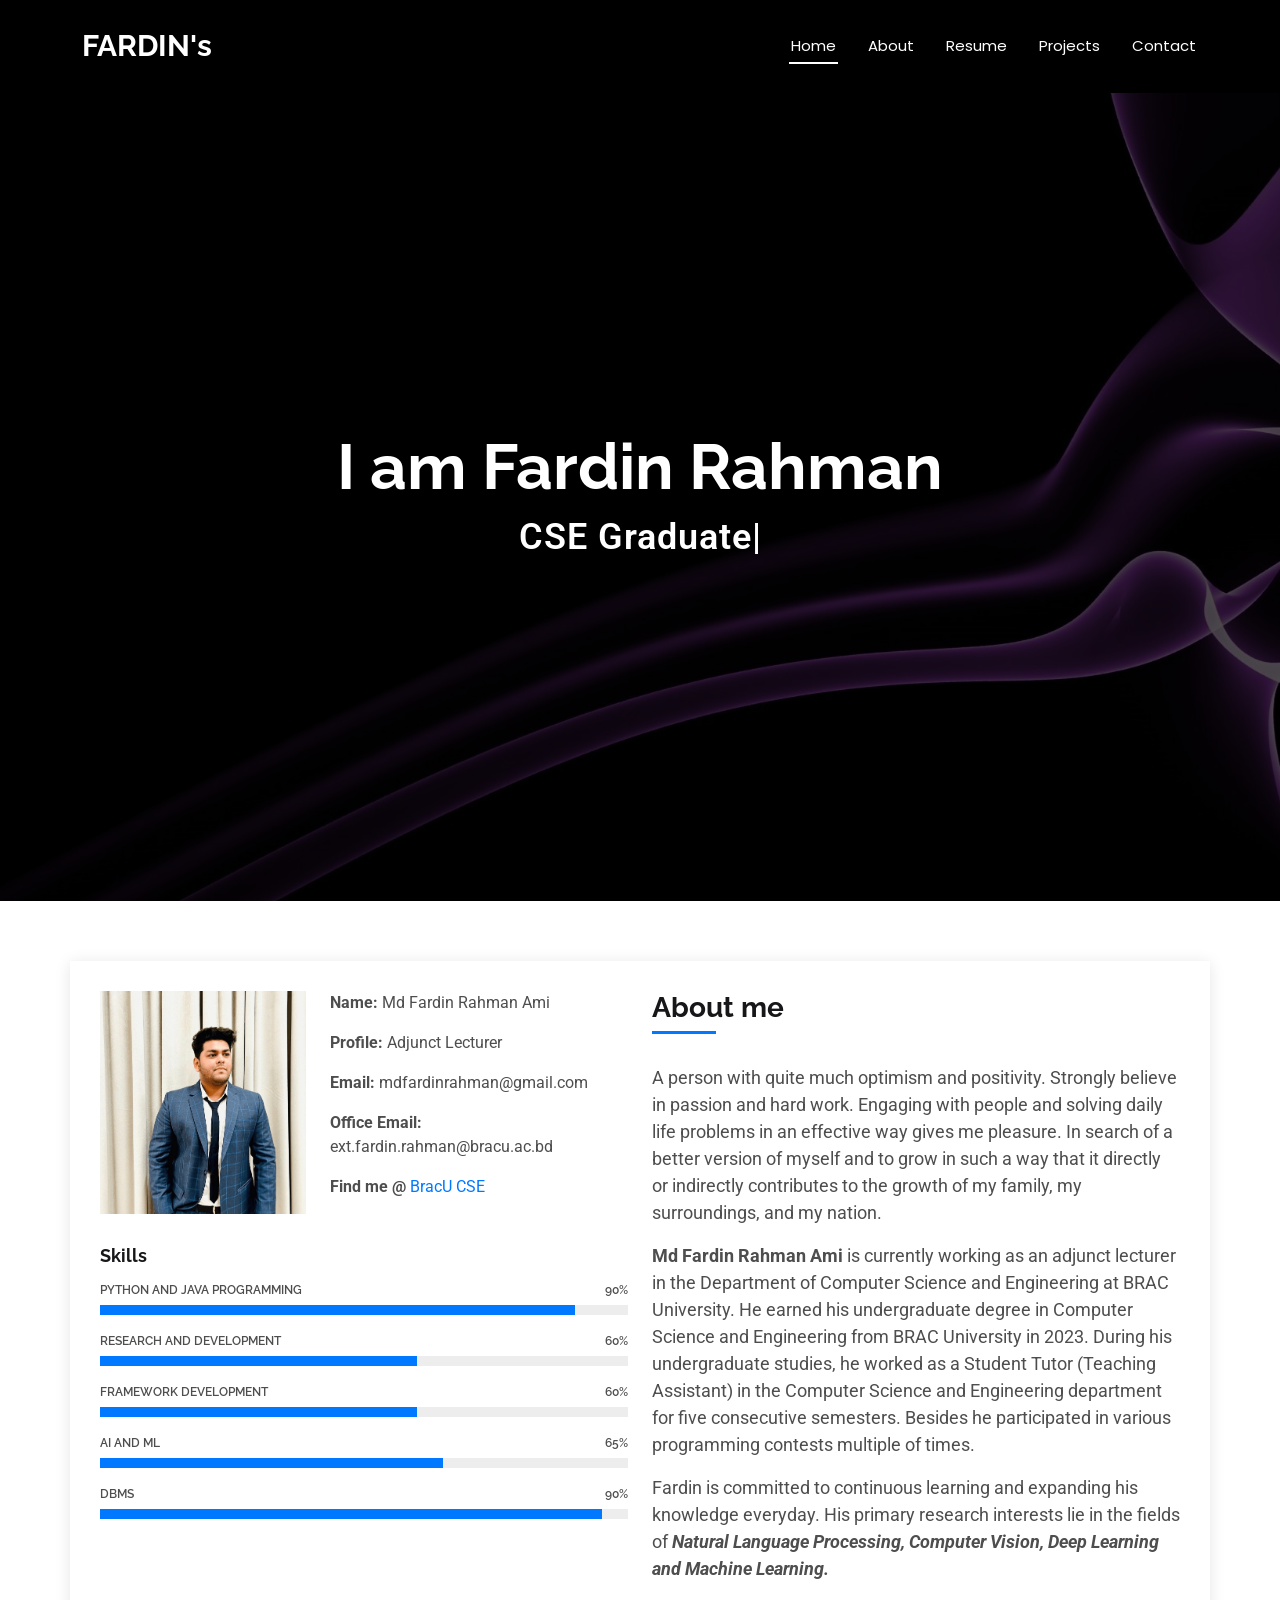
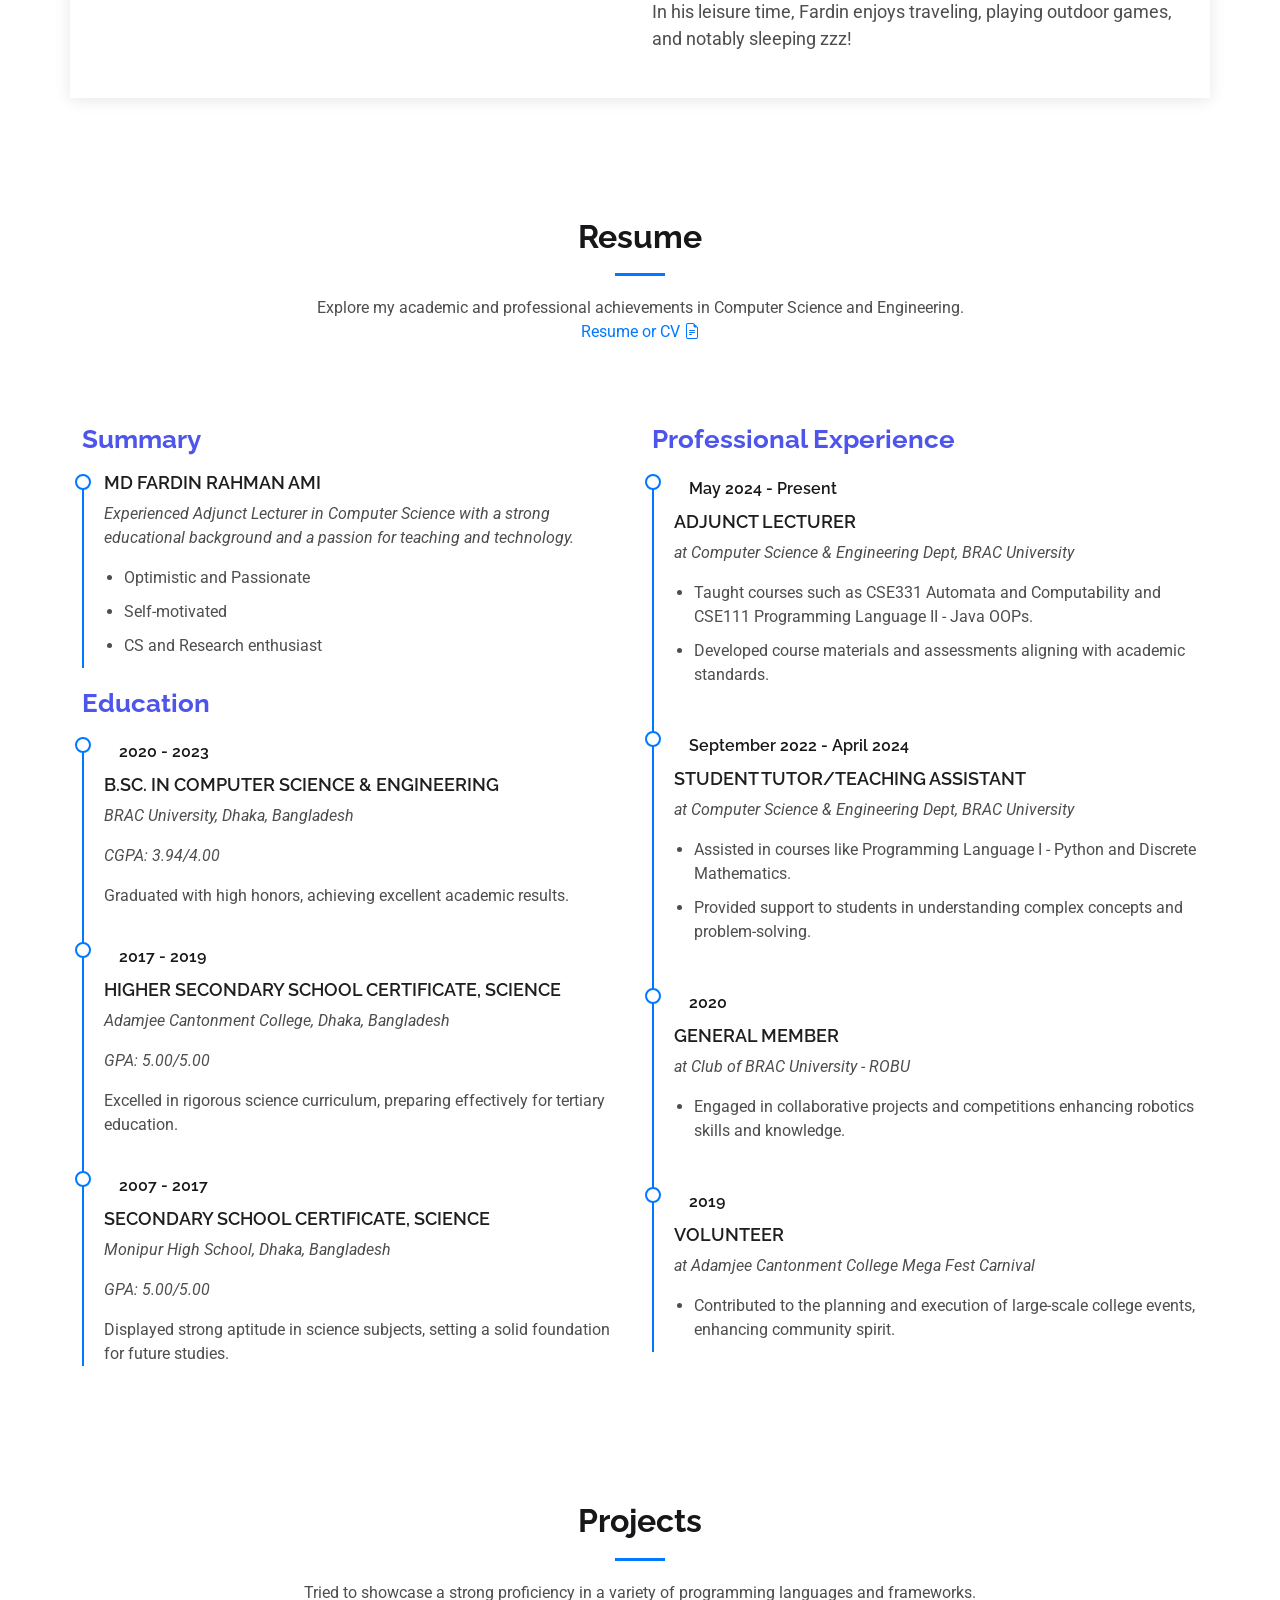
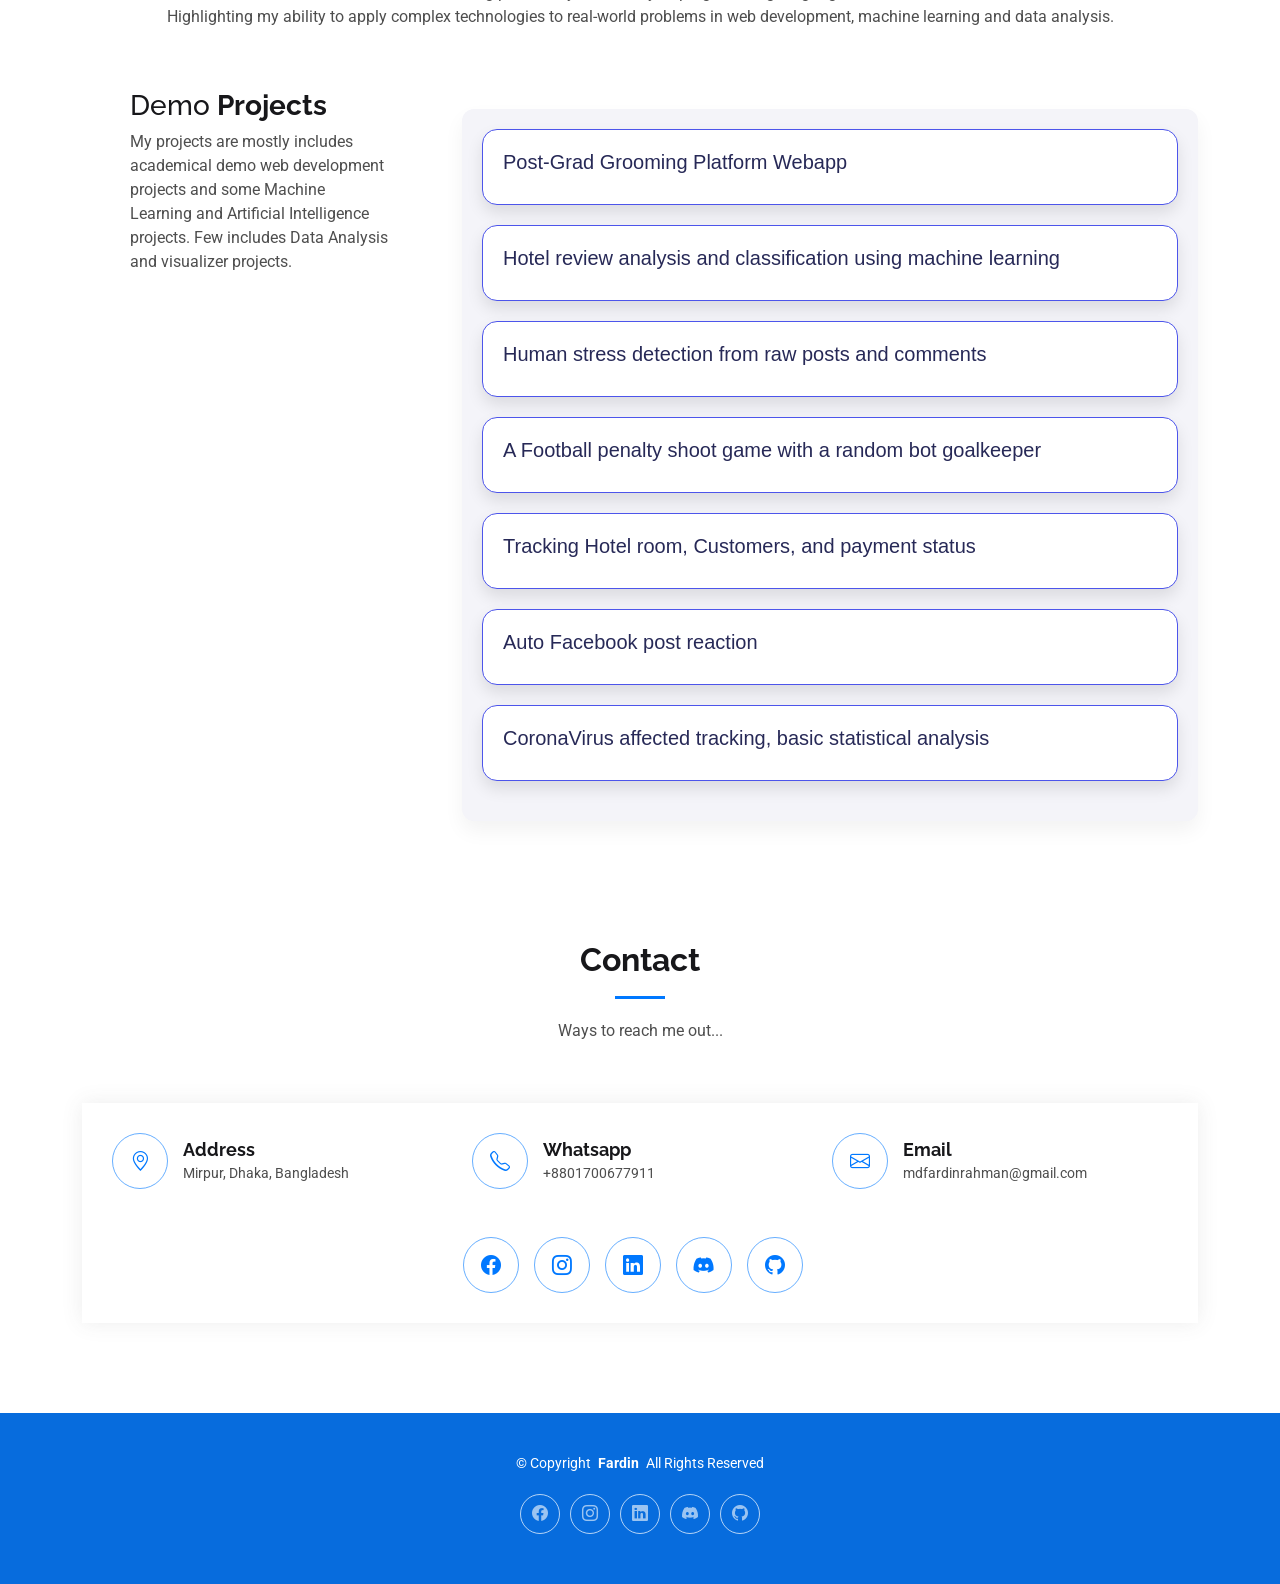
==== index.html @ 89fcfcbc "git" ====
<!DOCTYPE html>
<html lang="en">

<head>
  <meta charset="utf-8">
  <meta content="width=device-width, initial-scale=1.0" name="viewport">
  <title>Fardin's Portfolio</title>
  <meta content="" name="description">
  <meta content="" name="keywords">
  <script>
    document.querySelectorAll('.project-item').forEach(item => {
      item.addEventListener('click', () => {
        const languages = item.querySelector('.project-languages');
        languages.style.display = languages.style.display === 'none' ? 'block' : 'none';
      });
    });
  </script>
  
  <!-- Favicons -->
  <link href="assets/img/favicon.png" rel="icon">
  <link href="assets/img/apple-touch-icon.png" rel="apple-touch-icon">

  <!-- Fonts -->
  <link href="https://fonts.googleapis.com" rel="preconnect">
  <link href="https://fonts.gstatic.com" rel="preconnect" crossorigin>
  <link href="https://fonts.googleapis.com/css2?family=Roboto:ital,wght@0,100;0,300;0,400;0,500;0,700;0,900;1,100;1,300;1,400;1,500;1,700;1,900&family=Poppins:ital,wght@0,100;0,200;0,300;0,400;0,500;0,600;0,700;0,800;0,900;1,100;1,200;1,300;1,400;1,500;1,600;1,700;1,800;1,900&family=Raleway:ital,wght@0,100;0,200;0,300;0,400;0,500;0,600;0,700;0,800;0,900;1,100;1,200;1,300;1,400;1,500;1,600;1,700;1,800;1,900&display=swap" rel="stylesheet">

  <!-- Vendor CSS Files -->
  <link href="assets/vendor/bootstrap/css/bootstrap.min.css" rel="stylesheet">
  <link href="assets/vendor/bootstrap-icons/bootstrap-icons.css" rel="stylesheet">
  <link href="assets/vendor/aos/aos.css" rel="stylesheet">
  <link href="assets/vendor/glightbox/css/glightbox.min.css" rel="stylesheet">
  <link href="assets/vendor/swiper/swiper-bundle.min.css" rel="stylesheet">

  <!-- Main CSS File -->
  <link href="assets/css/main.css" rel="stylesheet">

  <!-- =======================================================
  * Template Name: DevFolio
  * Template URL: https://bootstrapmade.com/devfolio-bootstrap-portfolio-html-template/
  * Updated: Jun 14 2024 with Bootstrap v5.3.3
  * Author: BootstrapMade.com
  * License: https://bootstrapmade.com/license/
  ======================================================== -->
</head>

<body class="index-page">

  <header id="header" class="header d-flex align-items-center sticky-top">
    <div class="container-fluid container-xl position-relative d-flex align-items-center justify-content-between">

      <a href="index.html" class="logo d-flex align-items-center">
        <!-- Uncomment the line below if you also wish to use an image logo -->
        <!-- <img src="assets/img/logo.png" alt=""> -->
        <h1 class="sitename">FARDIN's</h1>
      </a>

      <nav id="navmenu" class="navmenu">
        <ul>
          <li><a href="#hero" class="active">Home<br></a></li>
          <li><a href="#about">About</a></li>
          <li><a href="#resume">Resume</a></li>
          <li><a href="#projects">Projects</a></li>
          <!-- <li class="dropdown"><a href="#"><span>Dropdown</span> <i class="bi bi-chevron-down toggle-dropdown"></i></a>
            <ul>
              <li><a href="#">Dropdown 1</a></li>
              <li class="dropdown"><a href="#"><span>Deep Dropdown</span> <i class="bi bi-chevron-down toggle-dropdown"></i></a>
                <ul>
                  <li><a href="#">Deep Dropdown 1</a></li>
                  <li><a href="#">Deep Dropdown 2</a></li>
                  <li><a href="#">Deep Dropdown 3</a></li>
                  <li><a href="#">Deep Dropdown 4</a></li>
                  <li><a href="#">Deep Dropdown 5</a></li>
                </ul>
              </li>
              <li><a href="#">Dropdown 2</a></li>
              <li><a href="#">Dropdown 3</a></li>
              <li><a href="#">Dropdown 4</a></li>
            </ul>
          </li> -->
          <li><a href="#contact">Contact</a></li>
        </ul>
        <i class="mobile-nav-toggle d-xl-none bi bi-list"></i>
      </nav>

    </div>
  </header>

  <main class="main">

    <!-- Hero Section -->
    <section id="hero" class="hero section">

      <img src="assets/img/hero-img.jpg" alt="" data-aos="fade-in">

      <div class="container d-flex flex-column align-items-center justify-content-center text-center" data-aos="fade-up" data-aos-delay="100">
        <h2>I am Fardin Rahman</h2>
        <p><span class="typed" data-typed-items="CSE Graduate, Lecturer, Ai Enthusiast, Fun Guy"></span></p>
      </div>

    </section><!-- /Hero Section -->

    <!-- About Section -->
    <section id="about" class="about section">

      <div class="container" data-aos="fade-up" data-aos-delay="100">

        <div class="row gy-4">
          <div class="col-md-6">

            <div class="row justify-content-between gy-4">
              <div class="col-lg-5">
                <img src="assets/img/profile-img.jpg" class="img-fluid" alt="">
              </div>
              <div class="col-lg-7 about-info">
                <p><strong>Name: </strong> <span>Md Fardin Rahman Ami</span></p>
                <p><strong>Profile: </strong> <span>Adjunct Lecturer</span></p>
                <p><strong>Email: </strong> <span>mdfardinrahman@gmail.com</span></p>
                <p><strong>Office Email: </strong> <span>ext.fardin.rahman@bracu.ac.bd</span></p>
                <p><strong>Find me @</strong> <a href="https://cse.sds.bracu.ac.bd/faculty_profile/317/mr_md_fardin_rahman_ami#Biography">BracU CSE</a></p>

              </div>

            </div>

            <div class="skills-content skills-animation">

              <h5>Skills</h5>

              <div class="progress">
                <span class="skill"><span>Python and Java programming</span> <i class="val">90%</i></span>
                <div class="progress-bar-wrap">
                  <div class="progress-bar" role="progressbar" aria-valuenow="90" aria-valuemin="0" aria-valuemax="100"></div>
                </div>
              </div><!-- End Skills Item -->
              <div class="progress">
                <span class="skill"><span>research and development</span> <i class="val">60%</i></span>
                <div class="progress-bar-wrap">
                  <div class="progress-bar" role="progressbar" aria-valuenow="60" aria-valuemin="0" aria-valuemax="100"></div>
                </div>
              </div><!-- End Skills Item -->
              <div class="progress">
                <span class="skill"><span>Framework development</span> <i class="val">60%</i></span>
                <div class="progress-bar-wrap">
                  <div class="progress-bar" role="progressbar" aria-valuenow="60" aria-valuemin="0" aria-valuemax="100"></div>
                </div>
              </div><!-- End Skills Item -->

              <div class="progress">
                <span class="skill"><span>Ai and ML</span> <i class="val">65%</i></span>
                <div class="progress-bar-wrap">
                  <div class="progress-bar" role="progressbar" aria-valuenow="65" aria-valuemin="0" aria-valuemax="100"></div>
                </div>
              </div><!-- End Skills Item -->

              <div class="progress">
                <span class="skill"><span>DBMS</span> <i class="val">90%</i></span>
                <div class="progress-bar-wrap">
                  <div class="progress-bar" role="progressbar" aria-valuenow="95" aria-valuemin="0" aria-valuemax="100"></div>
                </div>
              </div><!-- End Skills Item -->


            </div>

          </div>
          <div class="col-md-6">
            <div class="about-me">
              <h4>About me</h4>
              <p>
                
              A person with quite much optimism and positivity. Strongly believe in passion and hard work. Engaging with people and solving daily life problems in an effective way gives me pleasure. 
              In search of a better version of myself and to grow in such a way that it directly or indirectly contributes to the growth of my family, my surroundings, and my nation.
              </p>
              <p>
                <b>Md Fardin Rahman Ami</b> is currently working as an adjunct lecturer in the Department of Computer Science and Engineering at BRAC University. He earned his undergraduate degree in Computer Science and Engineering from BRAC University in 2023. During his undergraduate studies, he worked as a Student Tutor (Teaching Assistant) in the Computer Science and Engineering department for five consecutive semesters. Besides he participated in various programming contests multiple of times.

 
              </p>
              <p>
              Fardin is committed to continuous learning and expanding his knowledge everyday. 
              His primary research interests lie in the fields of <b><i>Natural Language Processing, Computer Vision, 
                Deep Learning and Machine Learning.</i></b>

              </p>
              <p>
                In his leisure time, Fardin enjoys traveling, playing outdoor games, and notably sleeping zzz! 
              </p>
            </div>
          </div>
        </div>

      </div>

    </section><!-- /About Section -->

<!-- Resume Section -->
<section id="resume" class="resume section">

  <!-- Section Title -->
  <div class="container section-title" data-aos="fade-up">
    <h2>Resume</h2>
    <p>Explore my academic and professional achievements in Computer Science and Engineering.<br>
      <p>
        <a href="https://drive.google.com/file/d/1LPlHyYGuOtXjX6VnqHSGU2esNCPsRHO8/view" target="_blank">
          Resume or CV <i class="bi bi-file-earmark-text"></i>
        </a>
      </p>
      
  </div><!-- End Section Title -->

  <div class="container">

    <div class="row">

      <div class="col-lg-6" data-aos="fade-up" data-aos-delay="100">
        <h3 class="resume-title" style="color: #4d55eb;">Summary</h3>
        <div class="resume-item pb-0">
          <h4 style="color: #1f1d1d;">Md Fardin Rahman Ami</h4>
          <p><em>Experienced Adjunct Lecturer in Computer Science with a strong educational background and a passion for teaching and technology.</em></p>
          <ul>
            <li>Optimistic and Passionate</li>
            <li>Self-motivated</li>
            <li>CS and Research enthusiast</li>
          </ul>
        </div><!-- End Resume Item -->

        <h3 class="resume-title" style="color: #4d55eb;">Education</h3>
        <!-- B.Sc. in Computer Science & Engineering -->
        <div class="resume-item">
          <h5>2020 - 2023</h5>
          <h4 style="color: #1f1d1d;">B.Sc. in Computer Science & Engineering</h4>
          <p><em>BRAC University, Dhaka, Bangladesh</em></p>
          <p><em>CGPA: 3.94/4.00</em></p>
          <p>Graduated with high honors, achieving excellent academic results.</p>
        </div><!-- End Resume Item -->

        <!-- Higher Secondary School Certificate, Science -->
        <div class="resume-item">
          <h5>2017 - 2019</h5>
          <h4 style="color: #1f1d1d;">Higher Secondary School Certificate, Science</h4>
          <p><em>Adamjee Cantonment College, Dhaka, Bangladesh</em></p>
          <p><em>GPA: 5.00/5.00</em></p>
          <p>Excelled in rigorous science curriculum, preparing effectively for tertiary education.</p>
        </div><!-- End Resume Item -->

        <!-- Secondary School Certificate, Science -->
        <div class="resume-item">
          <h5>2007 - 2017</h5>
          <h4 style="color: #1f1d1d;">Secondary School Certificate, Science</h4>
          <p><em>Monipur High School, Dhaka, Bangladesh</em></p>
          <p><em>GPA: 5.00/5.00</em></p>
          <p>Displayed strong aptitude in science subjects, setting a solid foundation for future studies.</p>
        </div><!-- End Resume Item -->

      </div>

      <div class="col-lg-6" data-aos="fade-up" data-aos-delay="200">
        <h3 class="resume-title" style="color: #4d55eb;">Professional Experience</h3>
        <!-- Adjunct Lecturer -->
        <div class="resume-item">
          <h5>May 2024 - Present</h5>
          <h4 style="color: #1f1d1d;">Adjunct Lecturer</h4>
          <p><em>at Computer Science & Engineering Dept, BRAC University</em></p>
          <ul>
            <li>Taught courses such as CSE331 Automata and Computability and CSE111 Programming Language II - Java OOPs.</li>
            <li>Developed course materials and assessments aligning with academic standards.</li>
          </ul>
        </div><!-- End Resume Item -->

        <!-- Student Tutor/Teaching Assistant -->
        <div class="resume-item">
          <h5>September 2022 - April 2024</h5>
          <h4 style="color: #1f1d1d;">Student Tutor/Teaching Assistant</h4>
          <p><em>at Computer Science & Engineering Dept, BRAC University</em></p>
          <ul>
            <li>Assisted in courses like Programming Language I - Python and Discrete Mathematics.</li>
            <li>Provided support to students in understanding complex concepts and problem-solving.</li>
          </ul>
        </div><!-- End Resume Item -->

          <!-- General Member -->
          <div class="resume-item">
            <h5>2020</h5>
            <h4 style="color: #1f1d1d;">General Member</h4>
            <p><em>at Club of BRAC University - ROBU</em></p>
            <ul>
              <li>Engaged in collaborative projects and competitions enhancing robotics skills and knowledge.</li>
            </ul>
          </div><!-- End Resume Item -->


            <!-- Volunteer -->
        <div class="resume-item">
          <h5>2019</h5>
          <h4 style="color: #1f1d1d;">Volunteer</h4>
          <p><em>at Adamjee Cantonment College Mega Fest Carnival</em></p>
          <ul>
            <li>Contributed to the planning and execution of large-scale college events, enhancing community spirit.</li>
          </ul>
        </div><!-- End Resume Item -->



      </div>

    </div>

  </div>

</section><!-- /Resume Section -->





  <!-- Projects Section -->
<section id="projects" class="projects section">
  <div class="container section-title" data-aos="fade-up">
    <h2>Projects</h2>
    <p>Tried to showcase a strong proficiency in a variety of programming languages and frameworks.<br>Highlighting my ability 
      to apply complex technologies to real-world problems in web development, machine learning and data analysis.</p>
  </div><!-- End Section Title -->

  <div class="container">

    <div class="row gy-4">

      <div class="col-lg-4" data-aos="fade-up" data-aos-delay="100">
        <div class="content px-xl-5">
          <h3><span>Demo </span><strong>Projects</strong></h3>
          <p>
            My projects are mostly includes academical demo web development projects and 
            some Machine Learning and Artificial Intelligence projects. Few includes Data Analysis 
            and visualizer projects.
          </p>
        </div>
      </div>

      <div class="col-lg-8" data-aos="fade-up" data-aos-delay="200">

        <div class="project-container">
          <!-- Post-Grad Grooming Platform Webapp -->
          <div class="project-item">
            <h4>Post-Grad Grooming Platform Webapp</h4>
            <div class="project-languages" style="display:none;">
              <p>Languages and Technologies: Flask, HTML5, CSS3, Bootstrap5, MySQL</p>
            </div>
          </div><!-- End Project item-->

          <!-- Hotel review analysis -->
          <div class="project-item">
            <h4>Hotel review analysis and classification using machine learning</h4>
            <div class="project-languages" style="display:none;">
              <p>Languages and Technologies: NLP, Machine Learning, Deep Learning, Data Analysis</p>
            </div>
          </div><!-- End Project item-->

          <!-- Human stress detection -->
          <div class="project-item">
            <h4>Human stress detection from raw posts and comments</h4>
            <div class="project-languages" style="display:none;">
              <p>Languages and Technologies: NLP, Deep Learning, Neural Networks, Machine Learning</p>
            </div>
          </div><!-- End Project item-->

          <!-- Football penalty shoot game -->
          <div class="project-item">
            <h4>A Football penalty shoot game with a random bot goalkeeper</h4>
            <div class="project-languages" style="display:none;">
              <p>Languages and Technologies: Python (Numpy, OpenGL, Random, Time)</p>
            </div>
          </div><!-- End Project item-->

          <!-- Tracking Hotel room -->
          <div class="project-item">
            <h4>Tracking Hotel room, Customers, and payment status</h4>
            <div class="project-languages" style="display:none;">
              <p>Languages and Technologies: HTML5, CSS3, PHP, MySQL</p>
            </div>
          </div><!-- End Project item-->

          <!-- Auto Facebook post reaction -->
          <div class="project-item">
            <h4>Auto Facebook post reaction</h4>
            <div class="project-languages" style="display:none;">
              <p>Languages and Technologies: PyAutoGui</p>
            </div>
          </div><!-- End Project item-->

          <!-- CoronaVirus affected tracking -->
          <div class="project-item">
            <h4>CoronaVirus affected tracking, basic statistical analysis</h4>
            <div class="project-languages" style="display:none;">
              <p>Languages and Technologies: Python (List, Matplotlib)</p>
            </div>
          </div><!-- End Project item-->

        </div>

      </div>
    </div>

  </div>

</section><!-- /Projects Section -->



    <!-- Contact Section -->
    <section id="contact" class="contact section">
      <!-- Section Title -->
      <div class="container section-title" data-aos="fade-up">
        <h2>Contact</h2>
        <p>Ways to reach me out...</p>
      </div><!-- End Section Title -->
    
      <div class="container" data-aos="fade-up" data-aos-delay="100">
    
        <div class="info-wrap" data-aos="fade-up" data-aos-delay="200">
          <div class="row gy-5">
            <div class="col-lg-4">
              <div class="info-item d-flex align-items-center">
                <i class="bi bi-geo-alt flex-shrink-0"></i>
                <div>
                  <h3>Address</h3>
                  <p>Mirpur, Dhaka, Bangladesh</p>
                </div>
              </div>
            </div><!-- End Info Item -->
    
            <div class="col-lg-4">
              <div class="info-item d-flex align-items-center">
                <i class="bi bi-telephone flex-shrink-0"></i>
                <div>
                  <h3>Whatsapp</h3>
                  <p>+8801700677911</p>
                </div>
              </div>
            </div><!-- End Info Item -->
    
            <div class="col-lg-4">
              <div class="info-item d-flex align-items-center">
                <i class="bi bi-envelope flex-shrink-0"></i>
                <div>
                  <h3>Email</h3>
                  <p>mdfardinrahman@gmail.com</p>
                </div>
              </div>
            </div><!-- End Info Item -->
            
            <!-- Social Links -->
            <div class="col-lg-12">
              <div class="info-item d-flex justify-content-center">
                <a href="https://www.facebook.com/mdfardinrahman" target="_blank"><i class="bi bi-facebook"></i></a>
                <a href="https://www.instagram.com/iamfardin_rahman/" target="_blank"><i class="bi bi-instagram"></i></a>
                <a href="https://www.linkedin.com/in/iamfardin" target="_blank"><i class="bi bi-linkedin"></i></a>
                <a href="https://discord.com/users/743013746330435595" target="_blank"><i class="bi bi-discord"></i></a>
                <a href="https://github.com/mdfardinrahman" target="_blank"><i class="bi bi-github"></i></a>
              </div>
            </div><!-- End Social Links -->
          </div>
        </div>
    
        <!-- <form action="forms/contact.php" method="post" class="php-email-form" data-aos="fade-up" data-aos-delay="300">
          <div class="row gy-4">
            <div class="col-md-6">
              <input type="text" name="name" class="form-control" placeholder="Your Name" required="">
            </div>
            <div class="col-md-6">
              <input type="email" class="form-control" name="email" placeholder="Your Email" required="">
            </div>
            <div class="col-md-12">
              <input type="text" class="form-control" name="subject" placeholder="Subject" required="">
            </div>
            <div class="col-md-12">
              <textarea class="form-control" name="message" rows="6" placeholder="Message" required=""></textarea>
            </div>
            <div class="col-md-12 text-center">
              <div class="loading">Loading</div>
              <div class="error-message"></div>
              <div class="sent-message">Your message has been sent. Thank you!</div>
              <button type="submit">Send Message</button>
            </div>
          </div>
        </form>End Contact Form -->
    
      </div>
    </section><!-- /Contact Section -->
    
  </main>

  <footer id="footer" class="footer">

    <div class="container">
      <div class="copyright text-center ">
        <p>© <span>Copyright</span> <strong class="px-1 sitename">Fardin</strong> <span>All Rights Reserved</span></p>
      </div>
      <div class="social-links d-flex justify-content-center">
        <a href="https://www.facebook.com/mdfardinrahman" target="_blank"><i class="bi bi-facebook"></i></a>
        <a href="https://www.instagram.com/iamfardin_rahman/" target="_blank"><i class="bi bi-instagram"></i></a>
        <a href="https://www.linkedin.com/in/iamfardin" target="_blank"><i class="bi bi-linkedin"></i></a>
        <a href="https://discord.com/users/743013746330435595" target="_blank"><i class="bi bi-discord"></i></a>
        <a href="https://github.com/mdfardinrahman" target="_blank"><i class="bi bi-github"></i></a>
    </div>
    
    </div>
    
      <div class="credits">
        <!-- All the links in the footer should remain intact. -->
        <!-- You can delete the links only if you've purchased the pro version. -->
        <!-- Licensing information: https://bootstrapmade.com/license/ -->
        <!-- Purchase the pro version with working PHP/AJAX contact form: [buy-url] -->

      </div>
    </div>

  </footer>

  <!-- Scroll Top -->
  <a href="#" id="scroll-top" class="scroll-top d-flex align-items-center justify-content-center"><i class="bi bi-arrow-up-short"></i></a>

  <!-- Preloader -->
  <div id="preloader"></div>

  <!-- Vendor JS Files -->
  <script src="assets/vendor/bootstrap/js/bootstrap.bundle.min.js"></script>
  <script src="assets/vendor/php-email-form/validate.js"></script>
  <script src="assets/vendor/aos/aos.js"></script>
  <script src="assets/vendor/typed.js/typed.umd.js"></script>
  <script src="assets/vendor/waypoints/noframework.waypoints.js"></script>
  <script src="assets/vendor/purecounter/purecounter_vanilla.js"></script>
  <script src="assets/vendor/glightbox/js/glightbox.min.js"></script>
  <script src="assets/vendor/imagesloaded/imagesloaded.pkgd.min.js"></script>
  <script src="assets/vendor/isotope-layout/isotope.pkgd.min.js"></script>
  <script src="assets/vendor/swiper/swiper-bundle.min.js"></script>

  <!-- Main JS File -->
  <script src="assets/js/main.js"></script>

</body>

</html>
---- assets/css/main.css ----
/**
* Template Name: DevFolio
* Template URL: https://bootstrapmade.com/devfolio-bootstrap-portfolio-html-template/
* Updated: Jun 14 2024 with Bootstrap v5.3.3
* Author: BootstrapMade.com
* License: https://bootstrapmade.com/license/
*/

/*--------------------------------------------------------------
# Font & Color Variables
# Help: https://bootstrapmade.com/color-system/
--------------------------------------------------------------*/
/* Fonts */
:root {
  --default-font: "Roboto",  system-ui, -apple-system, "Segoe UI", Roboto, "Helvetica Neue", Arial, "Noto Sans", "Liberation Sans", sans-serif, "Apple Color Emoji", "Segoe UI Emoji", "Segoe UI Symbol", "Noto Color Emoji";
  --heading-font: "Raleway",  sans-serif;
  --nav-font: "Poppins",  sans-serif;
}

/* Global Colors - The following color variables are used throughout the website. Updating them here will change the color scheme of the entire website */
:root { 
  --background-color: #ffffff; /* Background color for the entire website, including individual sections */
  --default-color: #4e4e4e; /* Default color used for the majority of the text content across the entire website */
  --heading-color: #0a090f; /* Color for headings, subheadings and title throughout the website */
  --accent-color: #0078ff; /* Accent color that represents your brand on the website. It's used for buttons, links, and other elements that need to stand out */
  --contrast-color: #ffffff; /* The contrast color is used for elements when the background color is one of the heading, accent, or default colors. Its purpose is to ensure proper contrast and readability when placed over these more dominant colors */
}

/* Nav Menu Colors - The following color variables are used specifically for the navigation menu. They are separate from the global colors to allow for more customization options */
:root {
  --nav-color: #ffffff;  /* The default color of the main navmenu links */
  --nav-hover-color: #ffffff; /* Applied to main navmenu links when they are hovered over or active */
  --nav-dropdown-background-color: #ffffff; /* Used as the background color for dropdown items that appear when hovering over primary navigation items */
  --nav-dropdown-color: #212529; /* Used for navigation links of the dropdown items in the navigation menu. */
  --nav-dropdown-hover-color: #0078ff; /* Similar to --nav-hover-color, this color is applied to dropdown navigation links when they are hovered over. */
}

/* Template Custom Colors */
:root {
  --alt-background-color: #076cdd;
}

/* Smooth scroll */
:root {
  scroll-behavior: smooth;
}

/*--------------------------------------------------------------
# General
--------------------------------------------------------------*/
body {
  color: var(--default-color);
  background-color: var(--background-color);
  font-family: var(--default-font);
}

a {
  color: var(--accent-color);
  text-decoration: none;
  transition: 0.3s;
}

a:hover {
  color: color-mix(in srgb, var(--accent-color), transparent 25%);
  text-decoration: none;
}

h1,
h2,
h3,
h4,
h5,
h6 {
  color: var(--heading-color);
  font-family: var(--heading-font);
}

/*--------------------------------------------------------------
# Global Header
--------------------------------------------------------------*/
.header {
  --background-color: #000000;
  --default-color: #ffffff;
  --heading-color: #ffffff;
  color: var(--default-color);
  background-color: var(--background-color);
  padding: 20px 0;
  transition: all 0.5s;
  z-index: 997;
}

.header .logo {
  line-height: 1;
}

.header .logo img {
  max-height: 32px;
  margin-right: 8px;
}

.header .logo h1 {
  font-size: 30px;
  margin: 0;
  font-weight: 700;
  color: var(--heading-color);
}

.scrolled .header {
  box-shadow: 0px 0 18px color-mix(in srgb, var(--default-color), transparent 85%);
}

/*--------------------------------------------------------------
# Navigation Menu
--------------------------------------------------------------*/
/* Desktop Navigation */
@media (min-width: 1200px) {
  .navmenu {
    padding: 0;
  }

  .navmenu ul {
    margin: 0;
    padding: 0;
    display: flex;
    list-style: none;
    align-items: center;
  }

  .navmenu li {
    position: relative;
  }

  .navmenu>ul>li {
    white-space: nowrap;
    padding: 15px 14px;
  }

  .navmenu>ul>li:last-child {
    padding-right: 0;
  }

  .navmenu a,
  .navmenu a:focus {
    color: var(--nav-color);
    font-size: 15px;
    padding: 0 2px;
    font-family: var(--nav-font);
    font-weight: 400;
    display: flex;
    align-items: center;
    justify-content: space-between;
    white-space: nowrap;
    transition: 0.3s;
    position: relative;
  }

  .navmenu a i,
  .navmenu a:focus i {
    font-size: 12px;
    line-height: 0;
    margin-left: 5px;
    transition: 0.3s;
  }

  .navmenu>ul>li>a:before {
    content: "";
    position: absolute;
    width: 100%;
    height: 2px;
    bottom: -6px;
    left: 0;
    background-color: var(--nav-hover-color);
    visibility: hidden;
    width: 0px;
    transition: all 0.3s ease-in-out 0s;
  }

  .navmenu a:hover:before,
  .navmenu li:hover>a:before,
  .navmenu .active:before {
    visibility: visible;
    width: 100%;
  }

  .navmenu li:hover>a,
  .navmenu .active,
  .navmenu .active:focus {
    color: var(--nav-hover-color);
  }

  .navmenu .dropdown ul {
    margin: 0;
    padding: 10px 0;
    background: var(--nav-dropdown-background-color);
    display: block;
    position: absolute;
    visibility: hidden;
    left: 14px;
    top: 130%;
    opacity: 0;
    transition: 0.3s;
    border-radius: 4px;
    z-index: 99;
    box-shadow: 0px 0px 30px color-mix(in srgb, var(--default-color), transparent 85%);
  }

  .navmenu .dropdown ul li {
    min-width: 200px;
  }

  .navmenu .dropdown ul a {
    padding: 10px 20px;
    font-size: 15px;
    text-transform: none;
    color: var(--nav-dropdown-color);
  }

  .navmenu .dropdown ul a i {
    font-size: 12px;
  }

  .navmenu .dropdown ul a:hover,
  .navmenu .dropdown ul .active:hover,
  .navmenu .dropdown ul li:hover>a {
    color: var(--nav-dropdown-hover-color);
  }

  .navmenu .dropdown:hover>ul {
    opacity: 1;
    top: 100%;
    visibility: visible;
  }

  .navmenu .dropdown .dropdown ul {
    top: 0;
    left: -90%;
    visibility: hidden;
  }

  .navmenu .dropdown .dropdown:hover>ul {
    opacity: 1;
    top: 0;
    left: -100%;
    visibility: visible;
  }
}

/* Mobile Navigation */
@media (max-width: 1199px) {
  .mobile-nav-toggle {
    color: var(--nav-color);
    font-size: 28px;
    line-height: 0;
    margin-right: 10px;
    cursor: pointer;
    transition: color 0.3s;
  }

  .navmenu {
    padding: 0;
    z-index: 9997;
  }

  .navmenu ul {
    display: none;
    position: absolute;
    inset: 60px 20px 20px 20px;
    padding: 10px 0;
    margin: 0;
    border-radius: 6px;
    background-color: var(--nav-dropdown-background-color);
    border: 1px solid color-mix(in srgb, var(--default-color), transparent 90%);
    box-shadow: none;
    overflow-y: auto;
    transition: 0.3s;
    z-index: 9998;
  }

  .navmenu a,
  .navmenu a:focus {
    color: var(--nav-dropdown-color);
    padding: 10px 20px;
    font-family: var(--nav-font);
    font-size: 17px;
    font-weight: 500;
    display: flex;
    align-items: center;
    justify-content: space-between;
    white-space: nowrap;
    transition: 0.3s;
  }

  .navmenu a i,
  .navmenu a:focus i {
    font-size: 12px;
    line-height: 0;
    margin-left: 5px;
    width: 30px;
    height: 30px;
    display: flex;
    align-items: center;
    justify-content: center;
    border-radius: 50%;
    transition: 0.3s;
    background-color: color-mix(in srgb, var(--accent-color), transparent 90%);
  }

  .navmenu a i:hover,
  .navmenu a:focus i:hover {
    background-color: var(--accent-color);
    color: var(--contrast-color);
  }

  .navmenu a:hover,
  .navmenu .active,
  .navmenu .active:focus {
    color: var(--nav-dropdown-hover-color);
  }

  .navmenu .active i,
  .navmenu .active:focus i {
    background-color: var(--accent-color);
    color: var(--contrast-color);
    transform: rotate(180deg);
  }

  .navmenu .dropdown ul {
    position: static;
    display: none;
    z-index: 99;
    padding: 10px 0;
    margin: 10px 20px;
    background-color: var(--nav-dropdown-background-color);
    transition: all 0.5s ease-in-out;
  }

  .navmenu .dropdown ul ul {
    background-color: rgba(33, 37, 41, 0.1);
  }

  .navmenu .dropdown>.dropdown-active {
    display: block;
    background-color: rgba(33, 37, 41, 0.03);
  }

  .mobile-nav-active {
    overflow: hidden;
  }

  .mobile-nav-active .mobile-nav-toggle {
    color: #fff;
    position: absolute;
    font-size: 32px;
    top: 15px;
    right: 15px;
    margin-right: 0;
    z-index: 9999;
  }

  .mobile-nav-active .navmenu {
    position: fixed;
    overflow: hidden;
    inset: 0;
    background: rgba(33, 37, 41, 0.8);
    transition: 0.3s;
  }

  .mobile-nav-active .navmenu>ul {
    display: block;
  }
}
:root {
  --heading-color: #17171a;
}
/*--------------------------------------------------------------
# Global Footer
--------------------------------------------------------------*/
.footer {
  --background-color: var(--alt-background-color);
  --default-color: #fff;
  color: var(--default-color);
  background-color: var(--background-color);
  font-size: 14px;
  padding: 40px 0;
  position: relative;
}

.footer .copyright p {
  margin-bottom: 0;
}

.footer .social-links {
  margin-top: 20px;
}

.footer .social-links a {
  display: flex;
  align-items: center;
  justify-content: center;
  width: 40px;
  height: 40px;
  border-radius: 50%;
  border: 1px solid color-mix(in srgb, var(--default-color), transparent 30%);
  font-size: 16px;
  color: color-mix(in srgb, var(--default-color), transparent 40%);
  margin: 0 5px;
  transition: 0.3s;
}

.footer .social-links a:hover {
  color: var(--default-color);
  border-color: var(--default-color);
}

.footer .credits {
  margin-top: 10px;
  font-size: 13px;
  text-align: center;
}

.footer .credits a {
  color: color-mix(in srgb, var(--default-color), transparent 30%);
}

/*--------------------------------------------------------------
# Preloader
--------------------------------------------------------------*/
#preloader {
  position: fixed;
  inset: 0;
  z-index: 999999;
  overflow: hidden;
  background: var(--background-color);
  transition: all 0.6s ease-out;
}

#preloader:before {
  content: "";
  position: fixed;
  top: calc(50% - 30px);
  left: calc(50% - 30px);
  border: 6px solid #ffffff;
  border-color: var(--accent-color) transparent var(--accent-color) transparent;
  border-radius: 50%;
  width: 60px;
  height: 60px;
  animation: animate-preloader 1.5s linear infinite;
}

@keyframes animate-preloader {
  0% {
    transform: rotate(0deg);
  }

  100% {
    transform: rotate(360deg);
  }
}

/*--------------------------------------------------------------
# Scroll Top Button
--------------------------------------------------------------*/
.scroll-top {
  position: fixed;
  visibility: hidden;
  opacity: 0;
  right: 15px;
  bottom: -15px;
  z-index: 99999;
  background-color: var(--accent-color);
  width: 44px;
  height: 44px;
  border-radius: 50px;
  transition: all 0.4s;
}

.scroll-top i {
  font-size: 24px;
  color: var(--contrast-color);
  line-height: 0;
}

.scroll-top:hover {
  background-color: color-mix(in srgb, var(--accent-color), transparent 20%);
  color: var(--contrast-color);
}

.scroll-top.active {
  visibility: visible;
  opacity: 1;
  bottom: 15px;
}

/*--------------------------------------------------------------
# Disable aos animation delay on mobile devices
--------------------------------------------------------------*/
@media screen and (max-width: 768px) {
  [data-aos-delay] {
    transition-delay: 0 !important;
  }
}

/*--------------------------------------------------------------
# Global Page Titles & Breadcrumbs
--------------------------------------------------------------*/
.page-title {
  --background-color: color-mix(in srgb, var(--default-color), transparent 96%);
  color: var(--default-color);
  background-color: var(--background-color);
  padding: 25px 0;
  position: relative;
}

.page-title h1 {
  font-size: 24px;
  font-weight: 700;
}

.page-title .breadcrumbs ol {
  display: flex;
  flex-wrap: wrap;
  list-style: none;
  padding: 0;
  margin: 0;
  font-size: 14px;
  font-weight: 400;
}

.page-title .breadcrumbs ol li+li {
  padding-left: 10px;
}

.page-title .breadcrumbs ol li+li::before {
  content: "/";
  display: inline-block;
  padding-right: 10px;
  color: color-mix(in srgb, var(--default-color), transparent 70%);
}

/*--------------------------------------------------------------
# Global Sections
--------------------------------------------------------------*/
section,
.section {
  color: var(--default-color);
  background-color: var(--background-color);
  padding: 60px 0;
  scroll-margin-top: 92px;
  overflow: clip;
}

@media (max-width: 1199px) {

  section,
  .section {
    scroll-margin-top: 76px;
  }
}

/*--------------------------------------------------------------
# Global Section Titles
--------------------------------------------------------------*/
.section-title {
  text-align: center;
  padding-bottom: 60px;
  position: relative;
}

.section-title h2 {
  font-size: 32px;
  font-weight: 700;
  margin-bottom: 20px;
  padding-bottom: 20px;
  position: relative;
}

.section-title h2:after {
  content: "";
  position: absolute;
  display: block;
  width: 50px;
  height: 3px;
  background: var(--accent-color);
  left: 0;
  right: 0;
  bottom: 0;
  margin: auto;
}

.section-title p {
  margin-bottom: 0;
}

/*--------------------------------------------------------------
# Hero Section
--------------------------------------------------------------*/
.hero {
  --background-color: #000000;
  --default-color: #ffffff;
  --heading-color: #ffffff;
  width: 100%;
  min-height: calc(100vh - 92px);
  position: relative;
  padding: 60px 0;
  display: flex;
  align-items: center;
  justify-content: center;
}

.hero img {
  position: absolute;
  inset: 0;
  display: block;
  width: 100%;
  height: 100%;
  object-fit: cover;
  z-index: 1;
}

.hero:before {
  content: "";
  background: color-mix(in srgb, var(--background-color), transparent 30%);
  position: absolute;
  inset: 0;
  z-index: 2;
}

.hero .container {
  position: relative;
  z-index: 3;
}

.hero h2 {
  margin: 0;
  font-size: 64px;
  font-weight: 700;
}

.hero p {
  margin: 5px 0 0 0;
  font-size: 36px;
  font-weight: 600;
}

.hero p span {
  letter-spacing: 1px;
}

@media (max-width: 768px) {
  .hero h2 {
    font-size: 32px;
  }

  .hero p {
    font-size: 20px;
  }
}

/*--------------------------------------------------------------
# About Section
--------------------------------------------------------------*/
.about .container {
  box-shadow: 0px 2px 15px rgba(0, 0, 0, 0.1);
  padding: 30px;
}

.about .skills-content h5 {
  font-size: 18px;
  font-weight: 700;
  margin: 30px 0 15px 0;
}

.about .progress {
  height: 36px;
  display: block;
  background: none;
  border-radius: 0;
  margin-top: 15px;
}

.about .progress .skill {
  color: var(--default-color);
  padding: 0;
  margin: 0 0 6px 0;
  text-transform: uppercase;
  display: block;
  font-weight: 600;
  font-family: var(--heading-font);
}

.about .progress .skill .val {
  float: right;
  font-style: normal;
}

.about .progress-bar-wrap {
  background: color-mix(in srgb, var(--default-color), transparent 90%);
  height: 10px;
}

.about .progress-bar {
  width: 1px;
  height: 10px;
  transition: 0.9s;
  background-color: var(--accent-color);
}

.about .about-me h4 {
  font-size: 28px;
  position: relative;
  padding-bottom: 10px;
  margin-bottom: 30px;
  font-weight: 700;
}

.about .about-me h4:after {
  content: "";
  position: absolute;
  display: block;
  width: 64px;
  height: 3px;
  background: var(--accent-color);
  left: 0;
  bottom: 0;
  margin: auto;
}

.about .about-me p {
  font-size: 18px;
}

/*--------------------------------------------------------------
# Resume Section
--------------------------------------------------------------*/
.resume .resume-title {
  color: var(--heading-color);
  font-size: 26px;
  font-weight: 700;
  margin-top: 20px;
  margin-bottom: 20px;
}



.resume .resume-item {
  padding: 0 0 20px 20px;
  margin-top: -2px;
  border-left: 2px solid var(--accent-color);
  position: relative;
}

.resume .resume-item h4 {
  line-height: 18px;
  font-size: 18px;
  font-weight: 600;
  text-transform: uppercase;
  color: color-mix(in srgb, var(--default-color), transparent 20%);
  margin-bottom: 10px;
}

.resume .resume-item h5 {
  font-size: 16px;
  padding: 5px 15px;
  display: inline-block;
  font-weight: 600;
  margin-bottom: 10px;
}

.resume .resume-item ul {
  padding-left: 20px;
}

.resume .resume-item ul li {
  padding-bottom: 10px;
}

.resume .resume-item:last-child {
  padding-bottom: 0;
}

.resume .resume-item::before {
  content: "";
  position: absolute;
  width: 16px;
  height: 16px;
  border-radius: 50px;
  left: -9px;
  top: 0;
  background: var(--background-color);
  border: 2px solid var(--accent-color);
}

/*--------------------------------------------------------------
# Services Section
--------------------------------------------------------------*/
.services .service-item {
  box-shadow: 0px 5px 90px 0px color-mix(in srgb, var(--default-color), transparent 90%);
  padding: 60px 30px;
  transition: all ease-in-out 0.3s;
  border-radius: 18px;
  border-bottom: 5px solid var(--background-color);
  height: 100%;
}

.services .service-item .icon {
  color: var(--contrast-color);
  background: var(--accent-color);
  margin: 0;
  width: 64px;
  height: 64px;
  border-radius: 50px;
  display: flex;
  align-items: center;
  justify-content: center;
  margin-bottom: 20px;
  font-size: 28px;
  transition: ease-in-out 0.3s;
}

.services .service-item h3 {
  font-weight: 700;
  margin: 10px 0 15px 0;
  font-size: 22px;
  transition: ease-in-out 0.3s;
}

.services .service-item p {
  line-height: 24px;
  font-size: 14px;
  margin-bottom: 0;
}

@media (min-width: 1365px) {
  .services .service-item:hover {
    transform: translateY(-10px);
    border-color: var(--accent-color);
  }

  .services .service-item:hover h3 {
    color: var(--accent-color);
  }
}

/*--------------------------------------------------------------
# Stats Section
--------------------------------------------------------------*/
.stats {
  --default-color: #ffffff;
  --background-color: var(--alt-background-color);
  position: relative;
  padding: 120px 0;
}

.stats img {
  position: absolute;
  inset: 0;
  display: block;
  width: 100%;
  height: 100%;
  object-fit: cover;
  z-index: 1;
}

.stats:before {
  content: "";
  background: color-mix(in srgb, var(--background-color), transparent 40%);
  position: absolute;
  inset: 0;
  z-index: 2;
}

.stats .container {
  position: relative;
  z-index: 3;
}

.stats .stats-item {
  padding: 30px;
  width: 100%;
}

.stats .stats-item span {
  font-size: 48px;
  display: block;
  color: var(--default-color);
  font-weight: 700;
}

.stats .stats-item p {
  padding: 0;
  margin: 0;
  font-family: var(--heading-font);
  font-size: 16px;
  font-weight: 700;
  color: color-mix(in srgb, var(--default-color), transparent 40%);
}

/*--------------------------------------------------------------
# Portfolio Section
--------------------------------------------------------------*/
.portfolio .portfolio-filters {
  padding: 0;
  margin: 0 auto 20px auto;
  list-style: none;
  text-align: center;
}

.portfolio .portfolio-filters li {
  cursor: pointer;
  display: inline-block;
  padding: 0;
  font-size: 16px;
  font-weight: 600;
  margin: 0 10px;
  line-height: 1;
  text-transform: uppercase;
  margin-bottom: 5px;
  transition: all 0.3s ease-in-out;
}

.portfolio .portfolio-filters li:hover,
.portfolio .portfolio-filters li.filter-active {
  color: var(--accent-color);
}

.portfolio .portfolio-filters li:first-child {
  margin-left: 0;
}

.portfolio .portfolio-filters li:last-child {
  margin-right: 0;
}

@media (max-width: 575px) {
  .portfolio .portfolio-filters li {
    font-size: 14px;
    margin: 0 5px;
  }
}

.portfolio .portfolio-item {
  position: relative;
}

.portfolio .portfolio-item .portfolio-info {
  opacity: 0;
  position: absolute;
  left: 30px;
  right: 30px;
  bottom: 0;
  z-index: 3;
  transition: all ease-in-out 0.3s;
  background: color-mix(in srgb, var(--background-color), transparent 10%);
  padding: 15px;
}

.portfolio .portfolio-item .portfolio-info h4 {
  font-size: 18px;
  font-weight: 600;
  padding-right: 50px;
}

.portfolio .portfolio-item .portfolio-info p {
  color: color-mix(in srgb, var(--default-color), transparent 30%);
  font-size: 14px;
  margin-bottom: 0;
  padding-right: 50px;
}

.portfolio .portfolio-item .portfolio-info .preview-link,
.portfolio .portfolio-item .portfolio-info .details-link {
  position: absolute;
  right: 50px;
  font-size: 24px;
  top: calc(50% - 14px);
  color: color-mix(in srgb, var(--default-color), transparent 30%);
  transition: 0.3s;
  line-height: 0;
}

.portfolio .portfolio-item .portfolio-info .preview-link:hover,
.portfolio .portfolio-item .portfolio-info .details-link:hover {
  color: var(--accent-color);
}

.portfolio .portfolio-item .portfolio-info .details-link {
  right: 14px;
  font-size: 28px;
}

.portfolio .portfolio-item:hover .portfolio-info {
  opacity: 1;
  bottom: 20px;
}

/*--------------------------------------------------------------
# Pricing Section
--------------------------------------------------------------*/
.pricing .pricing-item {
  border-bottom: 1px dashed color-mix(in srgb, var(--default-color), transparent 60%);
  width: 100%;
  height: 100%;
  padding: 0 0 15px 0;
}

.pricing .pricing-item h3 {
  margin: 0;
  font-size: 18px;
  font-weight: 500;
}

.pricing .pricing-item h4 {
  margin: 0;
  font-size: 16px;
}

/*--------------------------------------------------------------
# Faq Section
--------------------------------------------------------------*/
.faq .content h3 {
  font-weight: 400;
  font-size: 34px;
}

.faq .content p {
  font-size: 15px;
  color: color-mix(in srgb, var(--default-color), transparent 30%);
}

.faq .faq-container .faq-item {
  position: relative;
  padding: 20px;
  margin-bottom: 20px;
  box-shadow: 0px 5px 25px 0px color-mix(in srgb, var(--default-color), transparent 90%);
  overflow: hidden;
}

.faq .faq-container .faq-item:last-child {
  margin-bottom: 0;
}

.faq .faq-container .faq-item h3 {
  font-weight: 600;
  font-size: 18px;
  line-height: 24px;
  margin: 0 30px 0 0;
  transition: 0.3s;
  cursor: pointer;
  display: flex;
  align-items: flex-start;
}

.faq .faq-container .faq-item h3 .num {
  color: var(--accent-color);
  padding-right: 5px;
}

.faq .faq-container .faq-item h3:hover {
  color: var(--accent-color);
}

.faq .faq-container .faq-item .faq-content {
  display: grid;
  grid-template-rows: 0fr;
  transition: 0.3s ease-in-out;
  visibility: hidden;
  opacity: 0;
}

.faq .faq-container .faq-item .faq-content p {
  margin-bottom: 0;
  overflow: hidden;
}

.faq .faq-container .faq-item .faq-toggle {
  position: absolute;
  top: 20px;
  right: 20px;
  font-size: 16px;
  line-height: 0;
  transition: 0.3s;
  cursor: pointer;
}

.faq .faq-container .faq-item .faq-toggle:hover {
  color: var(--accent-color);
}

.faq .faq-container .faq-active h3 {
  color: var(--accent-color);
}

.faq .faq-container .faq-active .faq-content {
  grid-template-rows: 1fr;
  visibility: visible;
  opacity: 1;
  padding-top: 10px;
}

.faq .faq-container .faq-active .faq-toggle {
  transform: rotate(90deg);
  color: var(--accent-color);
}

/*--------------------------------------------------------------
# Testimonials Section
--------------------------------------------------------------*/
.testimonials {
  --default-color: #ffffff;
  --background-color: var(--alt-background-color);
  --heading-color: #ffffff;
  padding: 80px 0;
  position: relative;
}

.testimonials:before {
  content: "";
  background: color-mix(in srgb, var(--background-color), transparent 30%);
  position: absolute;
  inset: 0;
  z-index: 2;
}

.testimonials .testimonials-bg {
  position: absolute;
  inset: 0;
  display: block;
  width: 100%;
  height: 100%;
  object-fit: cover;
  z-index: 1;
}

.testimonials .container {
  position: relative;
  z-index: 3;
}

.testimonials .testimonials-carousel,
.testimonials .testimonials-slider {
  overflow: hidden;
}

.testimonials .testimonial-item {
  text-align: center;
}

.testimonials .testimonial-item .testimonial-img {
  width: 100px;
  border-radius: 50%;
  border: 6px solid color-mix(in srgb, var(--default-color), transparent 85%);
  margin: 0 auto;
}

.testimonials .testimonial-item h3 {
  font-size: 20px;
  font-weight: bold;
  margin: 10px 0 5px 0;
}

.testimonials .testimonial-item h4 {
  font-size: 14px;
  margin: 0 0 15px 0;
  color: color-mix(in srgb, var(--default-color), transparent 40%);
}

.testimonials .testimonial-item .stars {
  margin-bottom: 15px;
}

.testimonials .testimonial-item .stars i {
  color: #ffc107;
  margin: 0 1px;
}

.testimonials .testimonial-item .quote-icon-left,
.testimonials .testimonial-item .quote-icon-right {
  color: color-mix(in srgb, var(--default-color), transparent 40%);
  font-size: 26px;
  line-height: 0;
}

.testimonials .testimonial-item .quote-icon-left {
  display: inline-block;
  left: -5px;
  position: relative;
}

.testimonials .testimonial-item .quote-icon-right {
  display: inline-block;
  right: -5px;
  position: relative;
  top: 10px;
  transform: scale(-1, -1);
}

.testimonials .testimonial-item p {
  font-style: italic;
  margin: 0 auto 15px auto;
}

.testimonials .swiper-wrapper {
  height: auto;
}

.testimonials .swiper-pagination {
  margin-top: 20px;
  position: relative;
}

.testimonials .swiper-pagination .swiper-pagination-bullet {
  width: 12px;
  height: 12px;
  background-color: color-mix(in srgb, var(--default-color), transparent 50%);
  opacity: 0.5;
}

.testimonials .swiper-pagination .swiper-pagination-bullet-active {
  background-color: var(--default-color);
  opacity: 1;
}

@media (min-width: 992px) {
  .testimonials .testimonial-item p {
    width: 80%;
  }
}

/*--------------------------------------------------------------
# Contact Section
--------------------------------------------------------------*/
.contact .info-wrap {
  box-shadow: 0px 0px 20px color-mix(in srgb, var(--default-color), transparent 90%);
  padding: 30px;
  margin-bottom: 30px;
}

.contact .info-item i {
  font-size: 20px;
  color: var(--accent-color);
  width: 56px;
  height: 56px;
  display: flex;
  justify-content: center;
  align-items: center;
  transition: all 0.3s ease-in-out;
  border-radius: 50%;
  border: 1px solid color-mix(in srgb, var(--accent-color), transparent 40%);
  margin-right: 15px;
}

.contact .info-item h3 {
  font-size: 18px;
  font-weight: 700;
  margin: 0 0 2px 0;
}

.contact .info-item p {
  padding: 0;
  margin-bottom: 0;
  font-size: 14px;
}

.contact .info-item:hover i {
  background: var(--accent-color);
  color: var(--contrast-color);
}

.contact .php-email-form {
  box-shadow: 0px 0px 20px color-mix(in srgb, var(--default-color), transparent 90%);
  padding: 30px;
}

@media (max-width: 575px) {
  .contact .php-email-form {
    padding: 20px;
  }
}

.contact .php-email-form .error-message {
  display: none;
  background: #df1529;
  color: #ffffff;
  text-align: left;
  padding: 15px;
  margin-bottom: 24px;
  font-weight: 600;
}

.contact .php-email-form .sent-message {
  display: none;
  color: #ffffff;
  background: #059652;
  text-align: center;
  padding: 15px;
  margin-bottom: 24px;
  font-weight: 600;
}

.contact .php-email-form .loading {
  display: none;
  background: var(--background-color);
  text-align: center;
  padding: 15px;
  margin-bottom: 24px;
}

.contact .php-email-form .loading:before {
  content: "";
  display: inline-block;
  border-radius: 50%;
  width: 24px;
  height: 24px;
  margin: 0 10px -6px 0;
  border: 3px solid var(--accent-color);
  border-top-color: var(--background-color);
  animation: animate-loading 1s linear infinite;
}

.contact .php-email-form input[type=text],
.contact .php-email-form input[type=email],
.contact .php-email-form textarea {
  font-size: 14px;
  padding: 10px 15px;
  box-shadow: none;
  border-radius: 0;
  color: var(--default-color);
  background-color: color-mix(in srgb, var(--background-color), transparent 50%);
  border-color: color-mix(in srgb, var(--default-color), transparent 80%);
}

.contact .php-email-form input[type=text]:focus,
.contact .php-email-form input[type=email]:focus,
.contact .php-email-form textarea:focus {
  border-color: var(--accent-color);
}

.contact .php-email-form input[type=text]::placeholder,
.contact .php-email-form input[type=email]::placeholder,
.contact .php-email-form textarea::placeholder {
  color: color-mix(in srgb, var(--default-color), transparent 70%);
}

.contact .php-email-form button[type=submit] {
  color: var(--contrast-color);
  background: var(--accent-color);
  border: 0;
  padding: 10px 30px;
  transition: 0.4s;
  border-radius: 50px;
}

.contact .php-email-form button[type=submit]:hover {
  background: color-mix(in srgb, var(--accent-color), transparent 20%);
}

@keyframes animate-loading {
  0% {
    transform: rotate(0deg);
  }

  100% {
    transform: rotate(360deg);
  }
}

/*--------------------------------------------------------------
# Portfolio Details Section
--------------------------------------------------------------*/
.portfolio-details .portfolio-details-slider img {
  width: 100%;
}

.portfolio-details .swiper-wrapper {
  height: auto;
}

.portfolio-details .swiper-button-prev,
.portfolio-details .swiper-button-next {
  width: 48px;
  height: 48px;
}

.portfolio-details .swiper-button-prev:after,
.portfolio-details .swiper-button-next:after {
  color: rgba(255, 255, 255, 0.8);
  background-color: rgba(0, 0, 0, 0.15);
  font-size: 24px;
  border-radius: 50%;
  width: 48px;
  height: 48px;
  display: flex;
  align-items: center;
  justify-content: center;
  transition: 0.3s;
}

.portfolio-details .swiper-button-prev:hover:after,
.portfolio-details .swiper-button-next:hover:after {
  background-color: rgba(0, 0, 0, 0.3);
}

@media (max-width: 575px) {

  .portfolio-details .swiper-button-prev,
  .portfolio-details .swiper-button-next {
    display: none;
  }
}

.portfolio-details .swiper-pagination {
  margin-top: 20px;
  position: relative;
}

.portfolio-details .swiper-pagination .swiper-pagination-bullet {
  width: 10px;
  height: 10px;
  background-color: color-mix(in srgb, var(--default-color), transparent 85%);
  opacity: 1;
}

.portfolio-details .swiper-pagination .swiper-pagination-bullet-active {
  background-color: var(--accent-color);
}

.portfolio-details .portfolio-info h3 {
  font-size: 22px;
  font-weight: 700;
  margin-bottom: 20px;
  padding-bottom: 20px;
  position: relative;
}

.portfolio-details .portfolio-info h3:after {
  content: "";
  position: absolute;
  display: block;
  width: 50px;
  height: 3px;
  background: var(--accent-color);
  left: 0;
  bottom: 0;
}

.portfolio-details .portfolio-info ul {
  list-style: none;
  padding: 0;
  font-size: 15px;
}

.portfolio-details .portfolio-info ul li {
  display: flex;
  flex-direction: column;
  padding-bottom: 15px;
}

.portfolio-details .portfolio-info ul strong {
  text-transform: uppercase;
  font-weight: 400;
  color: color-mix(in srgb, var(--default-color), transparent 50%);
  font-size: 14px;
}

.portfolio-details .portfolio-info .btn-visit {
  padding: 8px 40px;
  background: var(--accent-color);
  color: var(--contrast-color);
  border-radius: 50px;
  transition: 0.3s;
}

.portfolio-details .portfolio-info .btn-visit:hover {
  background: color-mix(in srgb, var(--accent-color), transparent 20%);
}

.portfolio-details .portfolio-description h2 {
  font-size: 26px;
  font-weight: 700;
  margin-bottom: 20px;
}

.portfolio-details .portfolio-description p {
  padding: 0;
}

.portfolio-details .portfolio-description .testimonial-item {
  padding: 30px 30px 0 30px;
  position: relative;
  background: color-mix(in srgb, var(--default-color), transparent 97%);
  margin-bottom: 50px;
}

.portfolio-details .portfolio-description .testimonial-item .testimonial-img {
  width: 90px;
  border-radius: 50px;
  border: 6px solid var(--background-color);
  float: left;
  margin: 0 10px 0 0;
}

.portfolio-details .portfolio-description .testimonial-item h3 {
  font-size: 18px;
  font-weight: bold;
  margin: 15px 0 5px 0;
  padding-top: 20px;
}

.portfolio-details .portfolio-description .testimonial-item h4 {
  font-size: 14px;
  color: #6c757d;
  margin: 0;
}

.portfolio-details .portfolio-description .testimonial-item .quote-icon-left,
.portfolio-details .portfolio-description .testimonial-item .quote-icon-right {
  color: color-mix(in srgb, var(--accent-color), transparent 50%);
  font-size: 26px;
  line-height: 0;
}

.portfolio-details .portfolio-description .testimonial-item .quote-icon-left {
  display: inline-block;
  left: -5px;
  position: relative;
}

.portfolio-details .portfolio-description .testimonial-item .quote-icon-right {
  display: inline-block;
  right: -5px;
  position: relative;
  top: 10px;
  transform: scale(-1, -1);
}

.portfolio-details .portfolio-description .testimonial-item p {
  font-style: italic;
  margin: 0 0 15px 0 0 0;
  padding: 0;
}

/*--------------------------------------------------------------
# Service Details Section
--------------------------------------------------------------*/
.service-details .services-list {
  padding: 10px 30px;
  border: 1px solid color-mix(in srgb, var(--default-color), transparent 90%);
  margin-bottom: 20px;
}

.service-details .services-list a {
  display: block;
  line-height: 1;
  padding: 8px 0 8px 15px;
  border-left: 3px solid color-mix(in srgb, var(--default-color), transparent 70%);
  margin: 20px 0;
  color: color-mix(in srgb, var(--default-color), transparent 20%);
  transition: 0.3s;
}

.service-details .services-list a.active {
  color: var(--heading-color);
  font-weight: 700;
  border-color: var(--accent-color);
}

.service-details .services-list a:hover {
  border-color: var(--accent-color);
}

.service-details .services-img {
  margin-bottom: 20px;
}

.service-details h3 {
  font-size: 26px;
  font-weight: 700;
}

.service-details h4 {
  font-size: 20px;
  font-weight: 700;
}

.service-details p {
  font-size: 15px;
}

.service-details ul {
  list-style: none;
  padding: 0;
  font-size: 15px;
}

.service-details ul li {
  padding: 5px 0;
  display: flex;
  align-items: center;
}

.service-details ul i {
  font-size: 20px;
  margin-right: 8px;
  color: var(--accent-color);
}



/* General styling for the Projects Section */
.project-container {
  margin-top: 20px;
  padding: 20px;
  background-color: #f4f4f9; /* Soft gray background for the container */
  border-radius: 12px; /* Smoother rounded corners for the container */
  box-shadow: 0 10px 20px rgba(0,0,0,0.05); /* Subtle shadow for a layered effect */
}

/* Individual project item styling */
.project-item {
  margin-bottom: 20px;
  padding: 20px;
  border: 1px solid #4d55eb; /* Stylish blue border */
  border-radius: 15px; /* Enhanced rounded corners */
  background-color: #ffffff; /* Crisp white background for each project */
  box-shadow: 0 8px 16px rgba(0,0,0,0.1); /* Soft shadow for depth */
  transition: transform 0.3s ease-in-out, box-shadow 0.3s ease-in-out; /* Smooth transition for interactive effects */
}

.project-item:hover {
  transform: scale(1.03); /* Slight scale up on hover for emphasis */
  box-shadow: 0 15px 30px rgba(0,0,0,0.15); /* Deeper shadow on hover for a "popping" effect */
}
/* Add this CSS to your stylesheet */

.social-links a {
  color: #fff; /* Default color */
  margin: 0 10px; /* Space between icons */
  transition: color 0.3s ease; /* Smooth transition for color change */
}

.social-links a:hover {
  color: #007BFF; /* Change to desired hover color */
}

/* Project title styling */
.project-item h4 {
  color: #272957; /* Deep sophisticated blue */
  font-family: 'Helvetica Neue', Helvetica, Arial, sans-serif; /* Modern, readable font */
  font-size: 20px; /* Optimized font size for readability */
  cursor: pointer; /* Indicates interactivity */
  margin-bottom: 10px; /* More spacing below the title for clarity */
}

/* Details of the project languages and technologies used */
.project-languages {
  color: #333; /* Darker text for better contrast */
  background-color: #eaecef; /* Light grey background to distinguish section */
  padding: 15px;
  border-radius: 10px; /* Consistent rounded design */
  display: none; /* Start hidden and reveal on click */
}

.project-languages p {
  margin: 0; /* Remove default margin to maintain a clean layout */
  font-family: 'Helvetica Neue', Helvetica, Arial, sans-serif; /* Unified font for the whole section */
  line-height: 1.6; /* Improved line spacing for readability */
}

/*--------------------------------------------------------------
# Starter Section Section
--------------------------------------------------------------*/
.starter-section {
  /* Add your styles here */
}
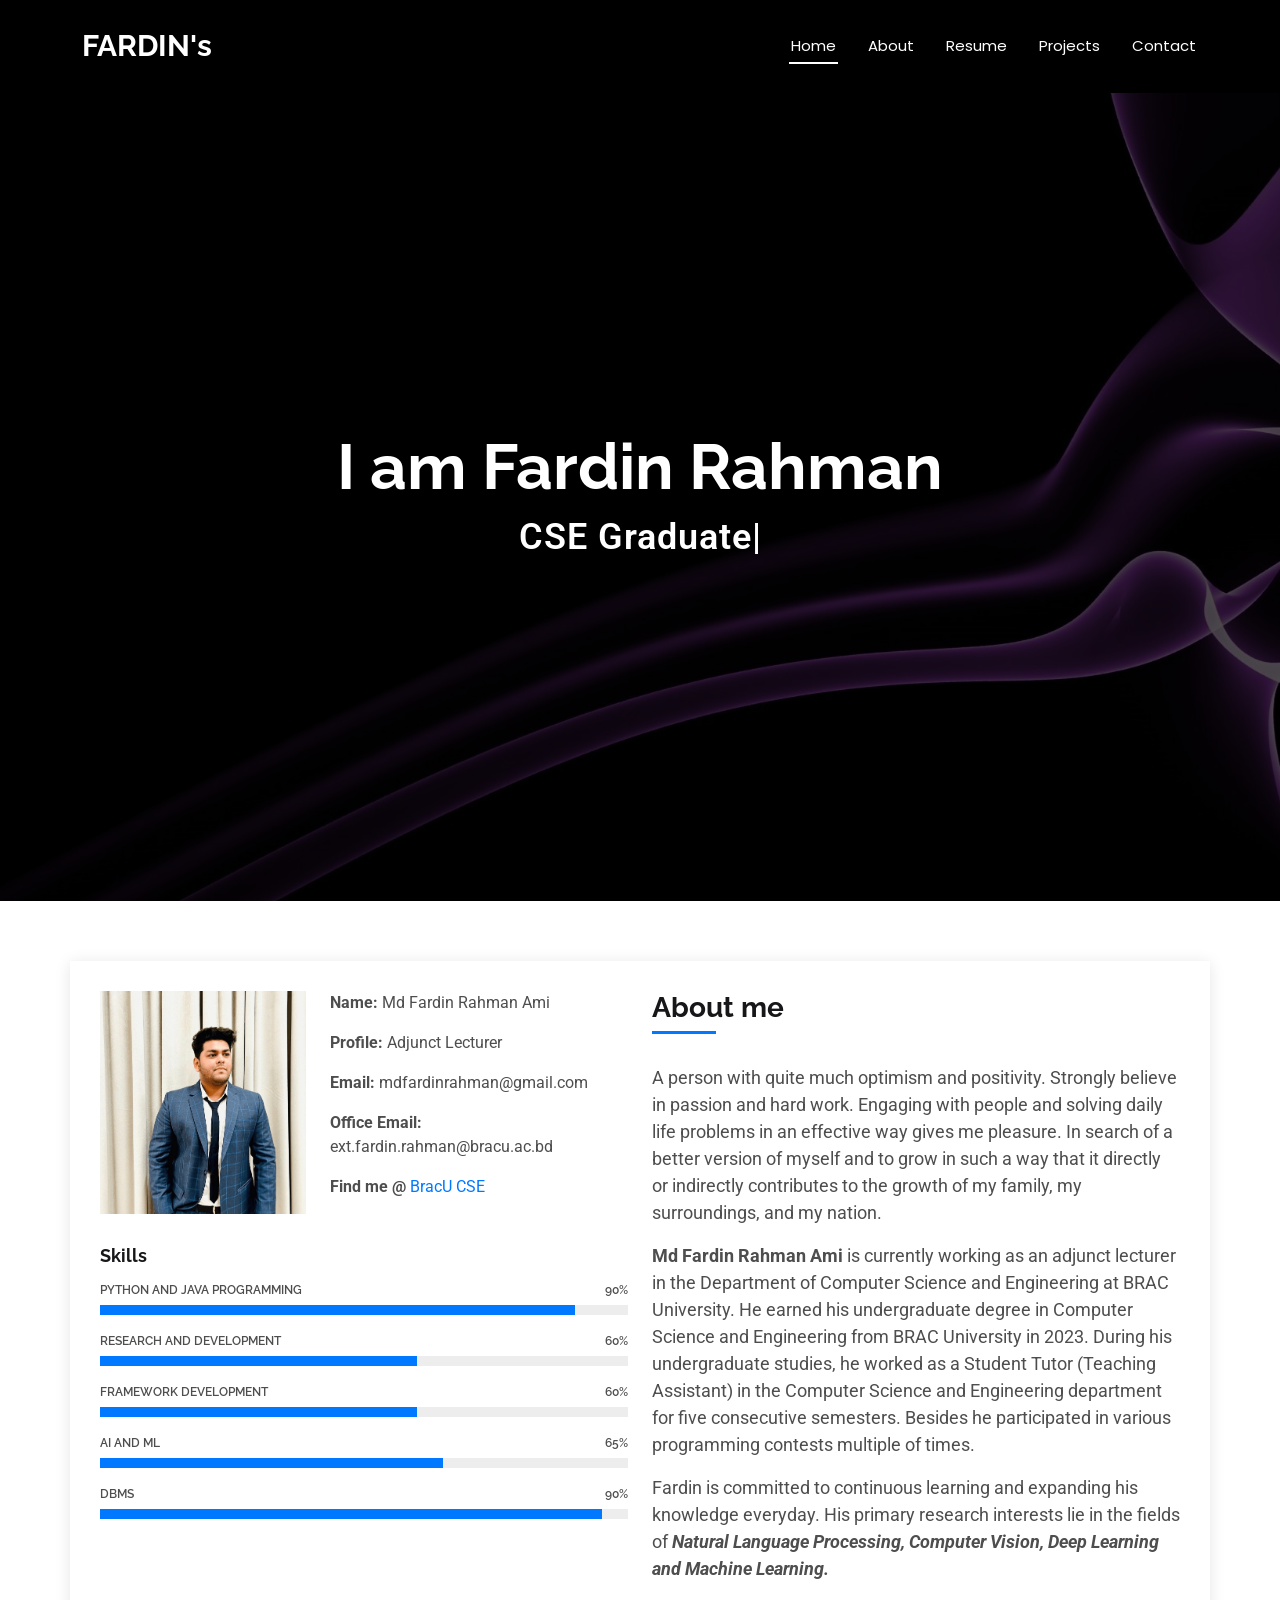
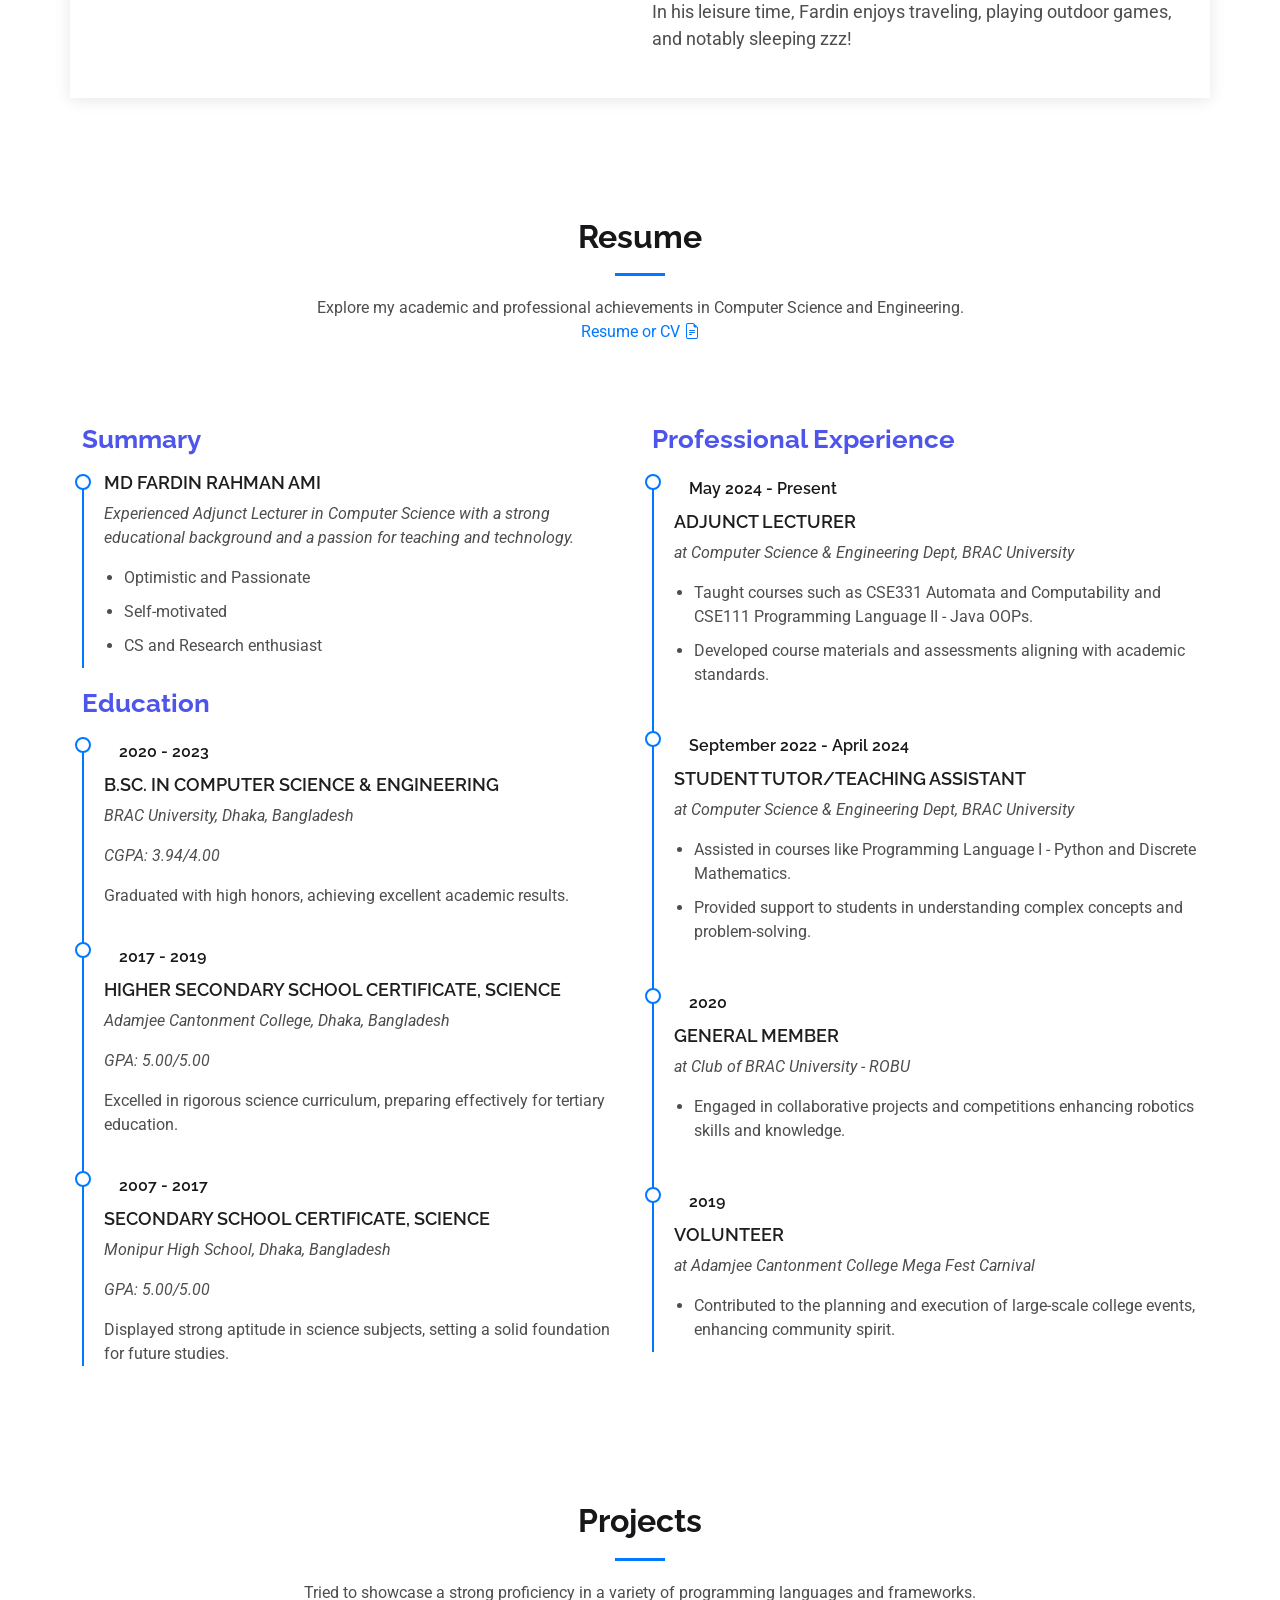
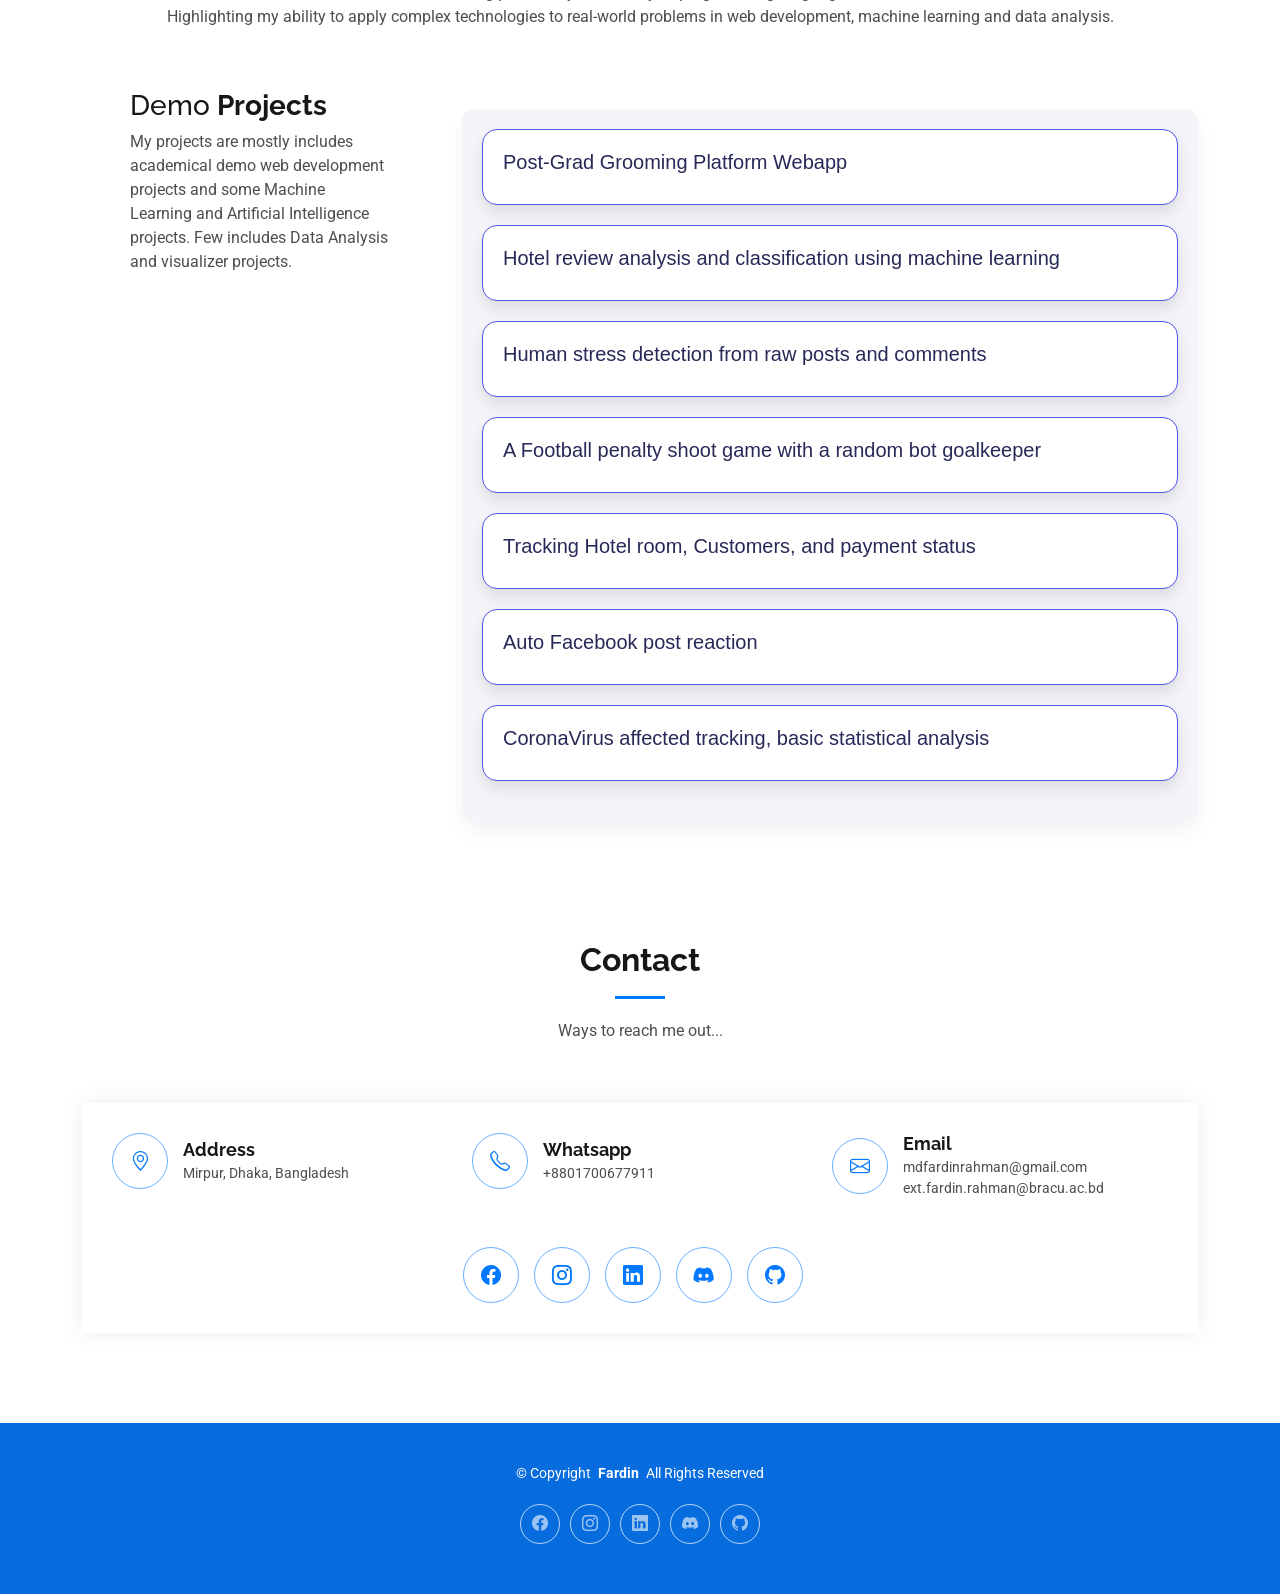
==== commit d964fa2a: "mail" ====
--- a/index.html
+++ b/index.html
@@ -445,6 +445,7 @@
                 <div>
                   <h3>Email</h3>
                   <p>mdfardinrahman@gmail.com</p>
+                  <p>ext.fardin.rahman@bracu.ac.bd</p>
                 </div>
               </div>
             </div><!-- End Info Item -->
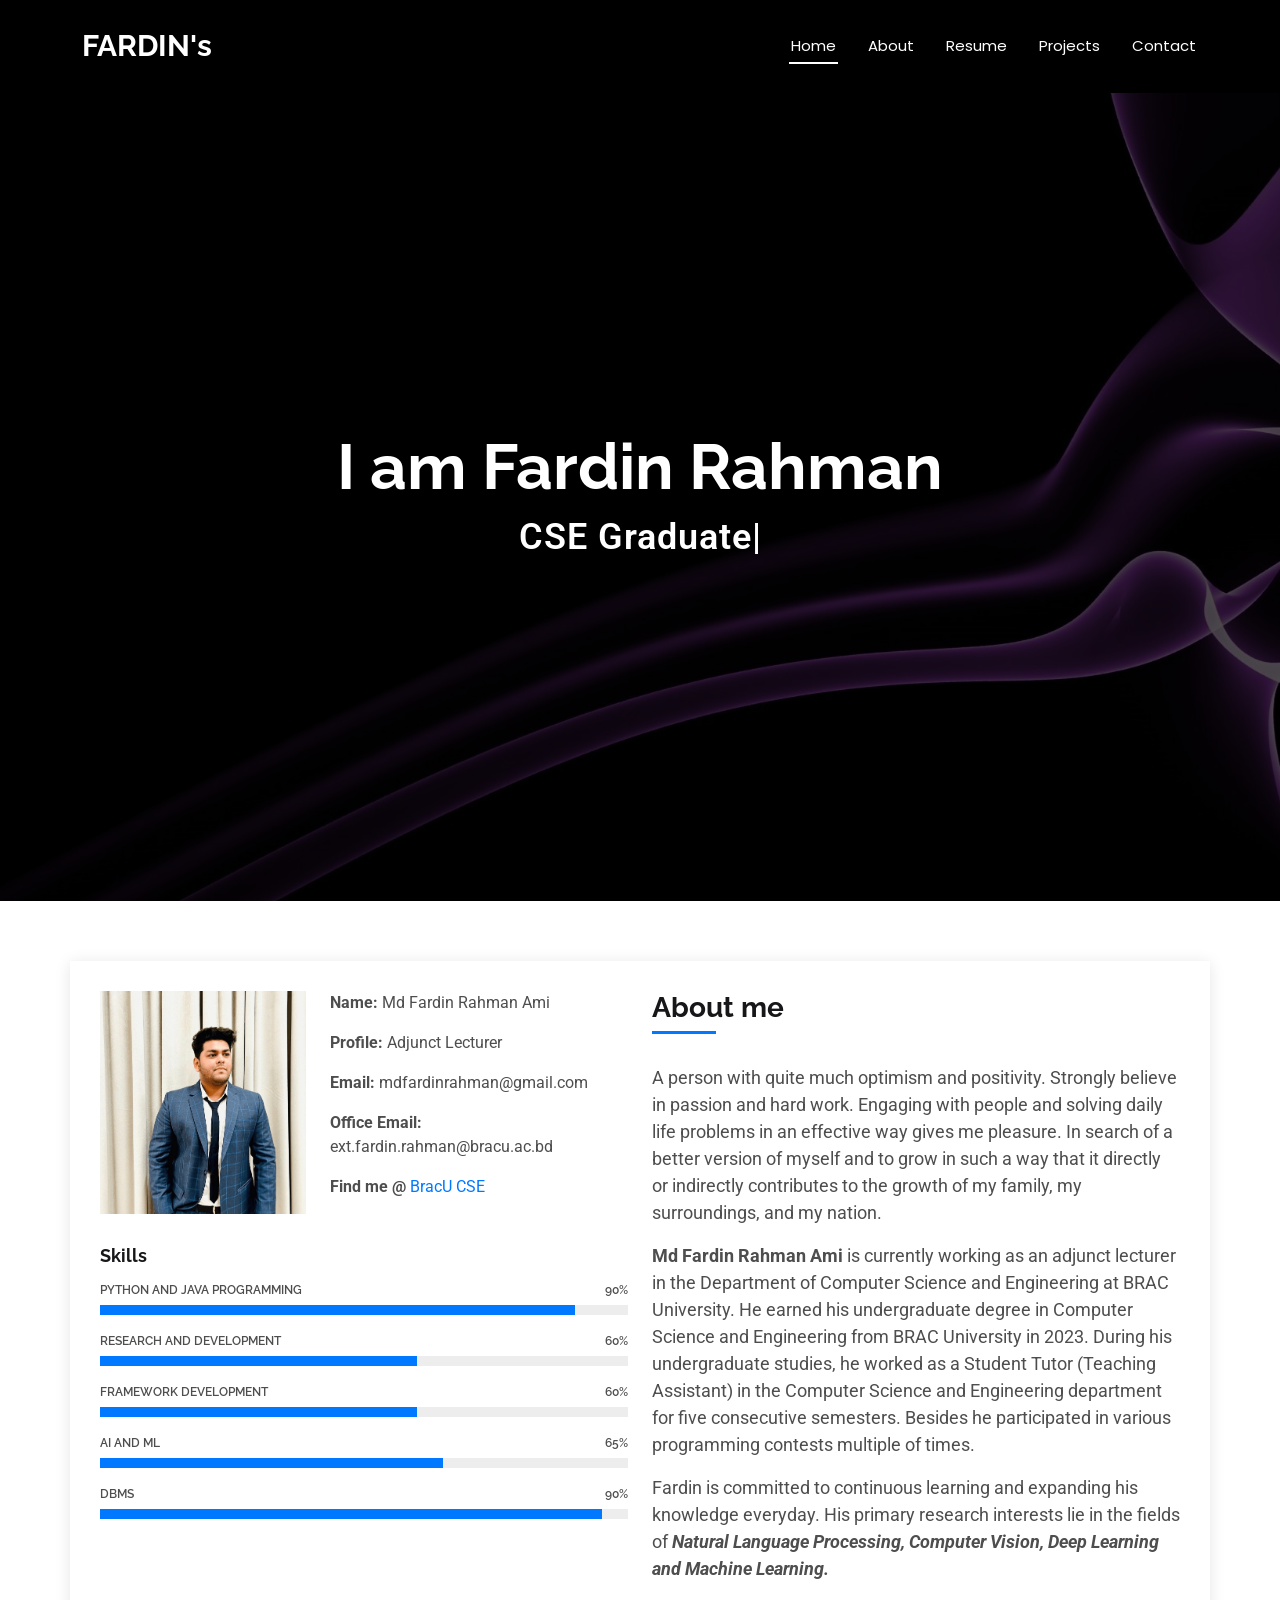
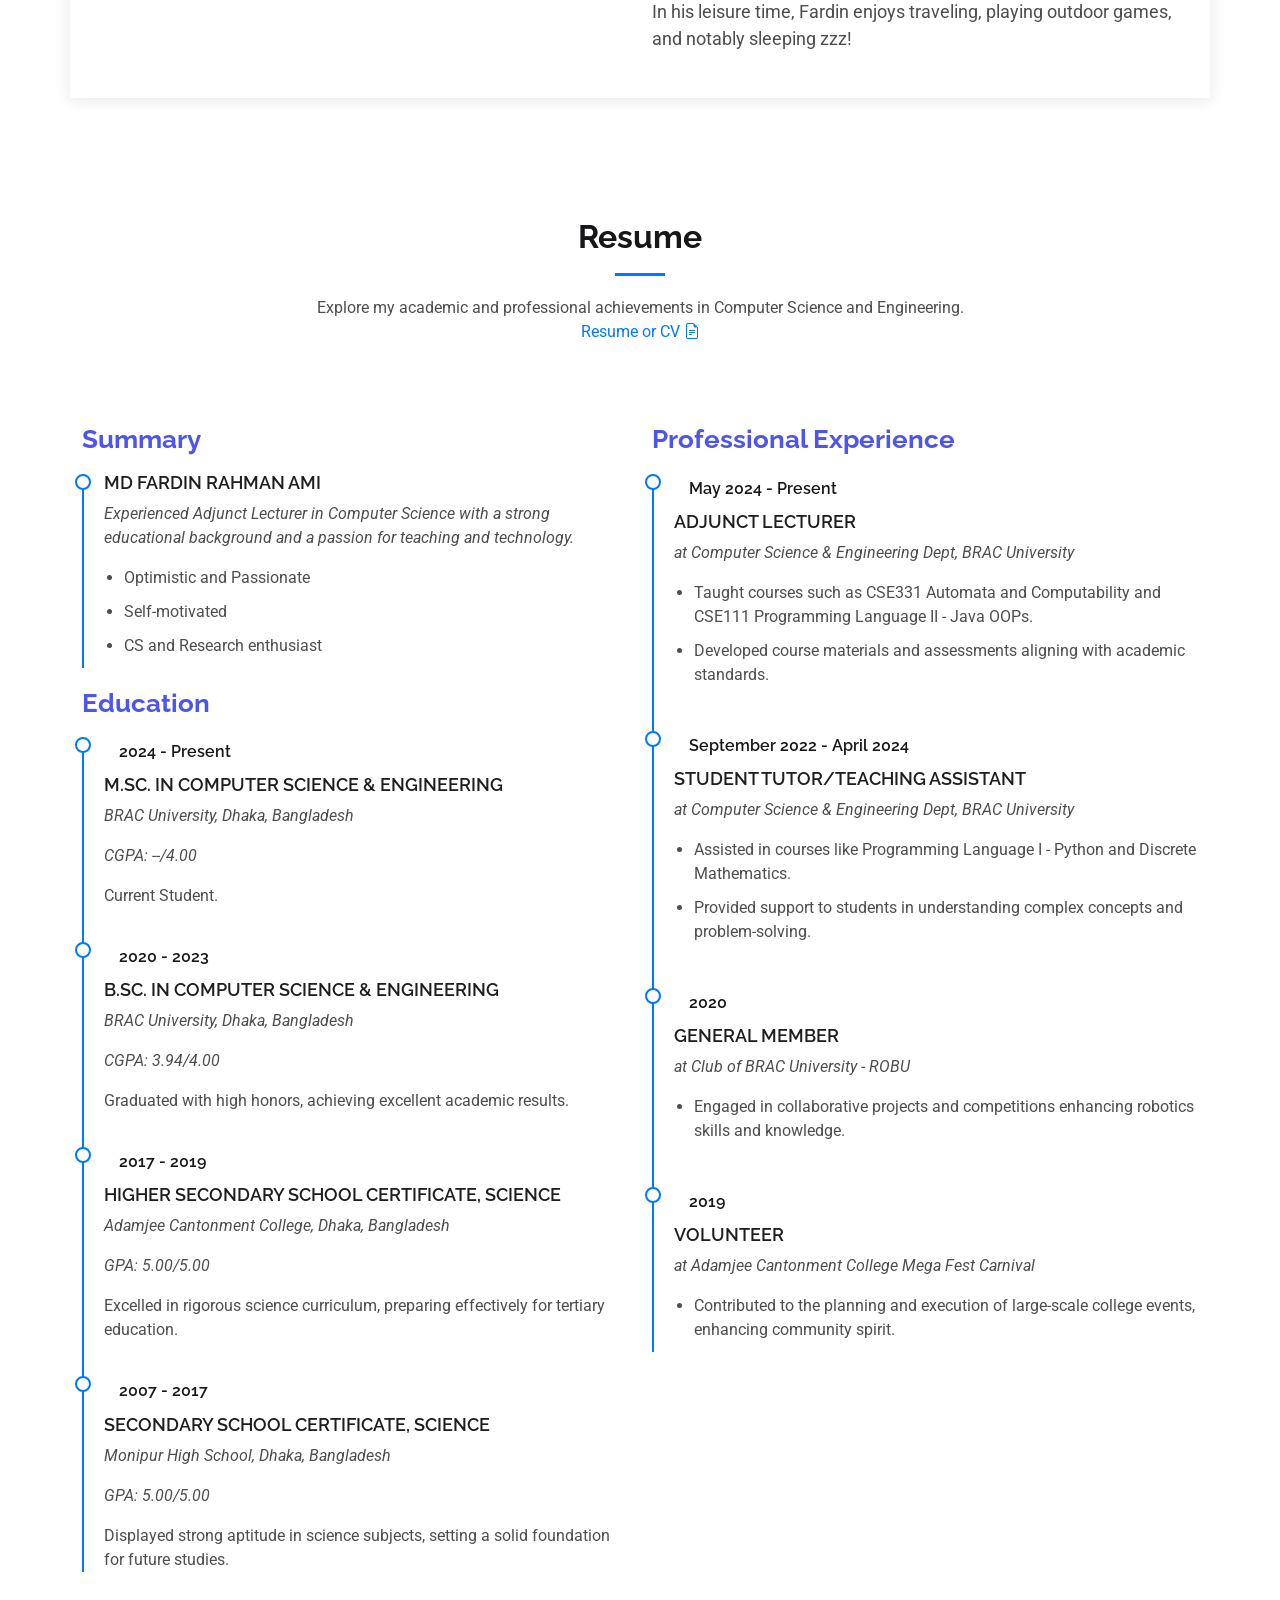
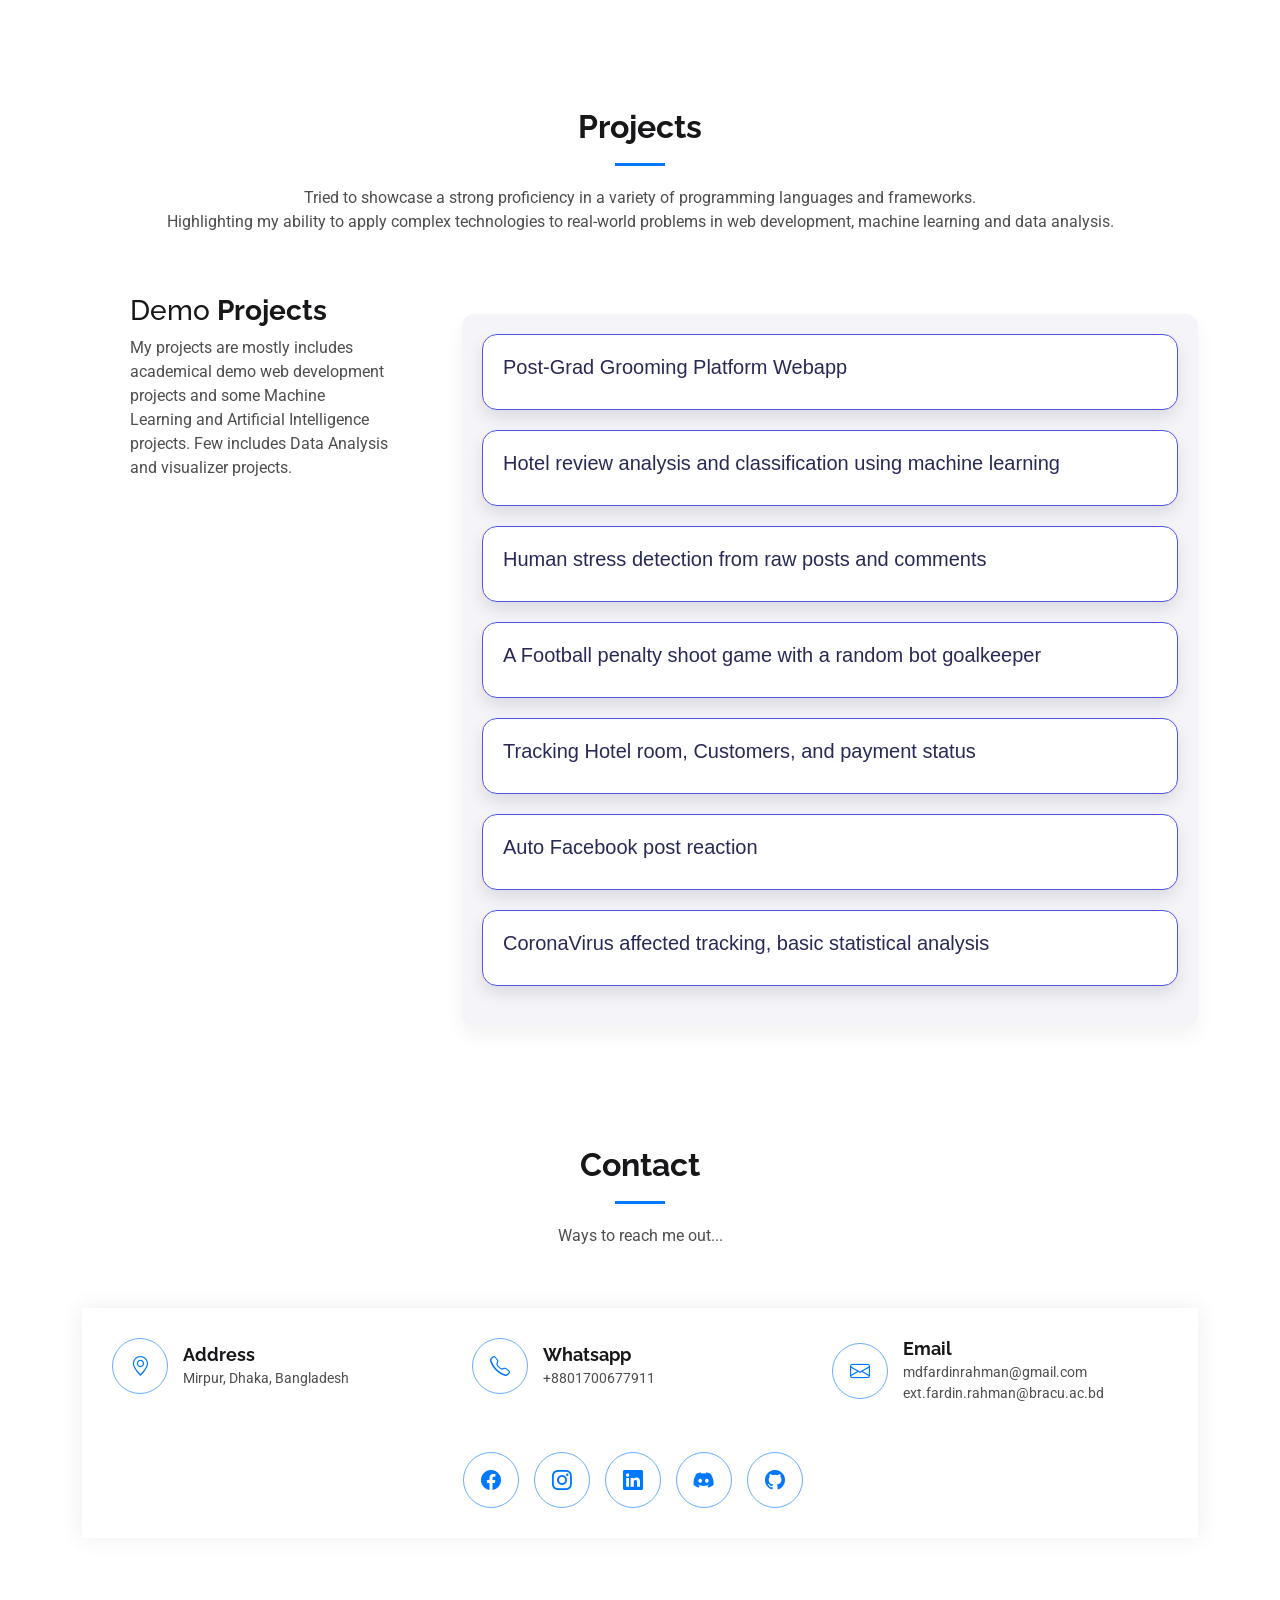
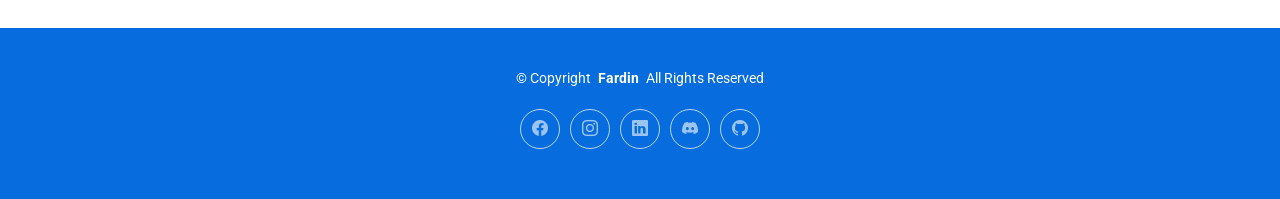
==== commit bd0ceb2c: "msc" ====
--- a/index.html
+++ b/index.html
@@ -202,7 +202,7 @@
     <h2>Resume</h2>
     <p>Explore my academic and professional achievements in Computer Science and Engineering.<br>
       <p>
-        <a href="https://drive.google.com/file/d/1LPlHyYGuOtXjX6VnqHSGU2esNCPsRHO8/view" target="_blank">
+        <a href="https://drive.google.com/file/d/1DRtEpwrnKQWSN3tjOJdbx19SfWs-fdc5/view" target="_blank">
           Resume or CV <i class="bi bi-file-earmark-text"></i>
         </a>
       </p>
@@ -226,6 +226,15 @@
         </div><!-- End Resume Item -->
 
         <h3 class="resume-title" style="color: #4d55eb;">Education</h3>
+        <!-- B.Sc. in Computer Science & Engineering -->
+        <div class="resume-item">
+          <h5>2024 - Present</h5>
+          <h4 style="color: #1f1d1d;">M.Sc. in Computer Science & Engineering</h4>
+          <p><em>BRAC University, Dhaka, Bangladesh</em></p>
+          <p><em>CGPA: --/4.00</em></p>
+          <p>Current Student.</p>
+        </div>
+
         <!-- B.Sc. in Computer Science & Engineering -->
         <div class="resume-item">
           <h5>2020 - 2023</h5>
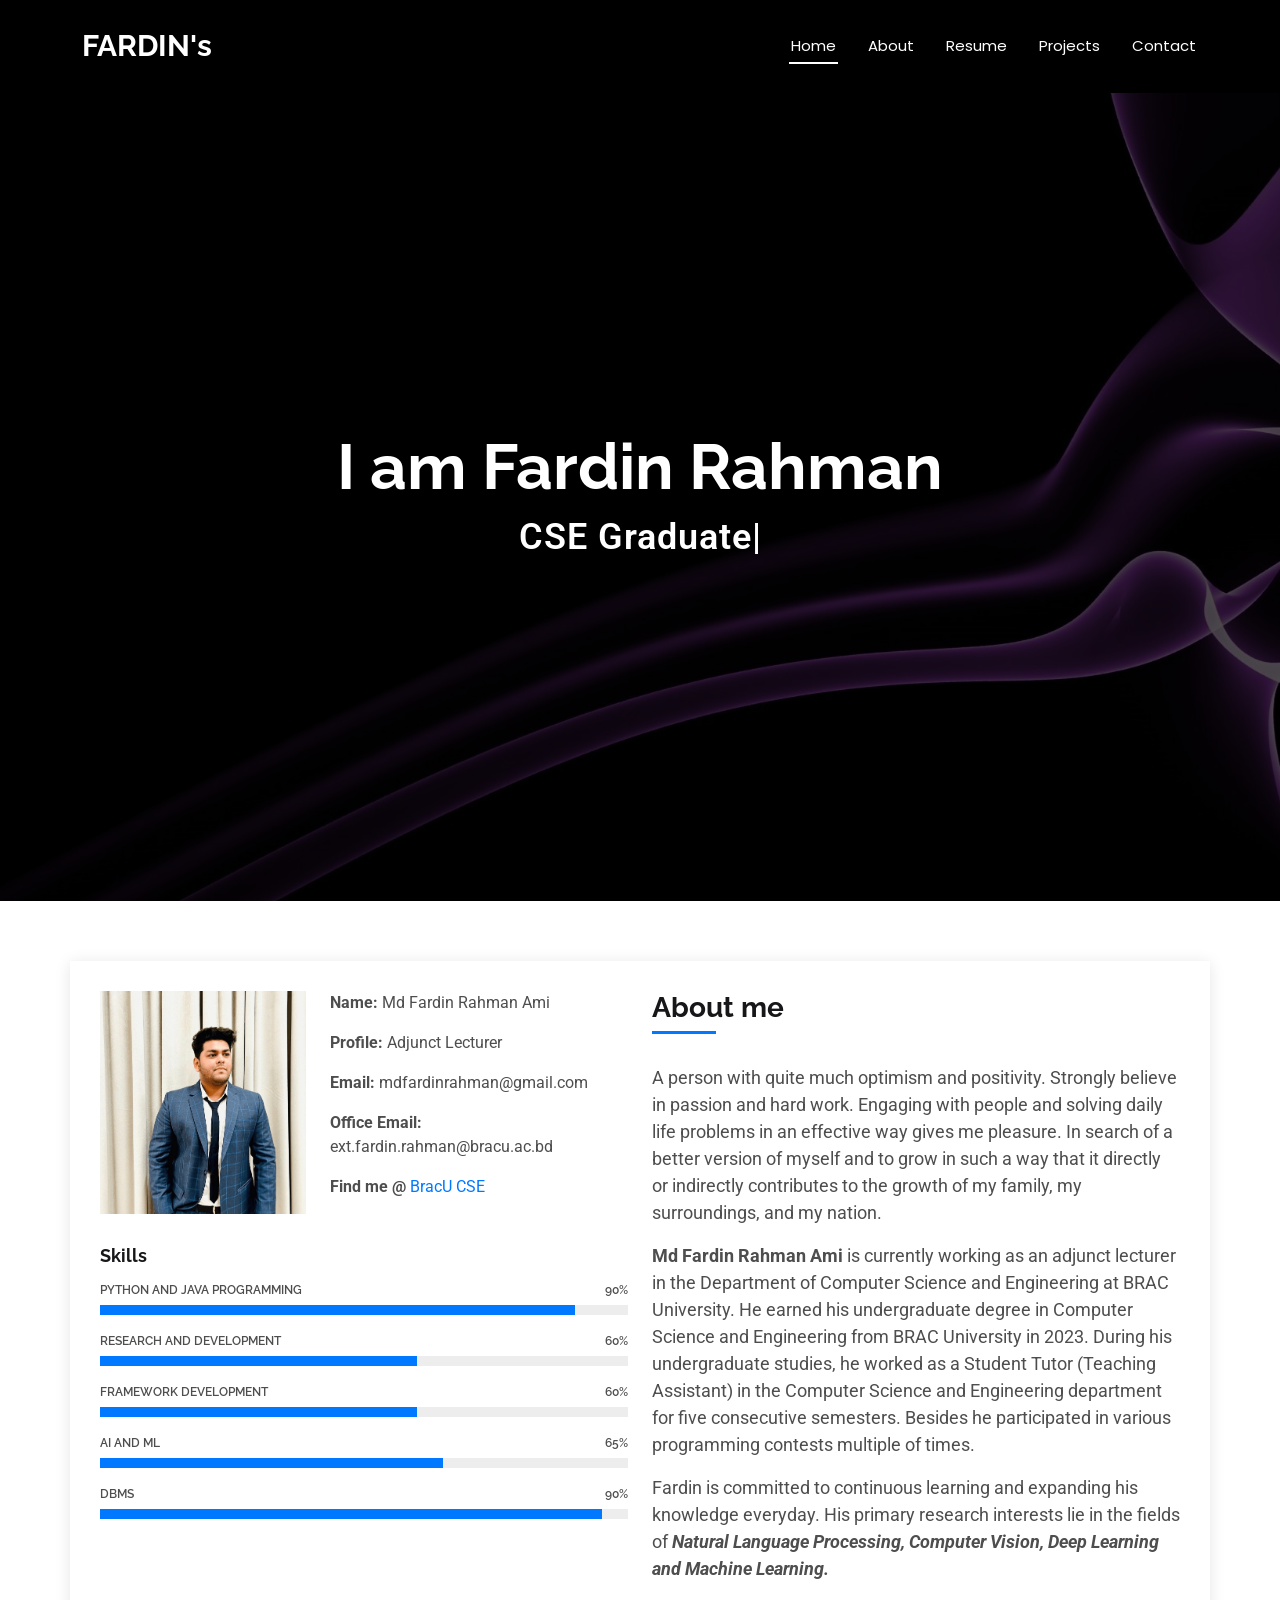
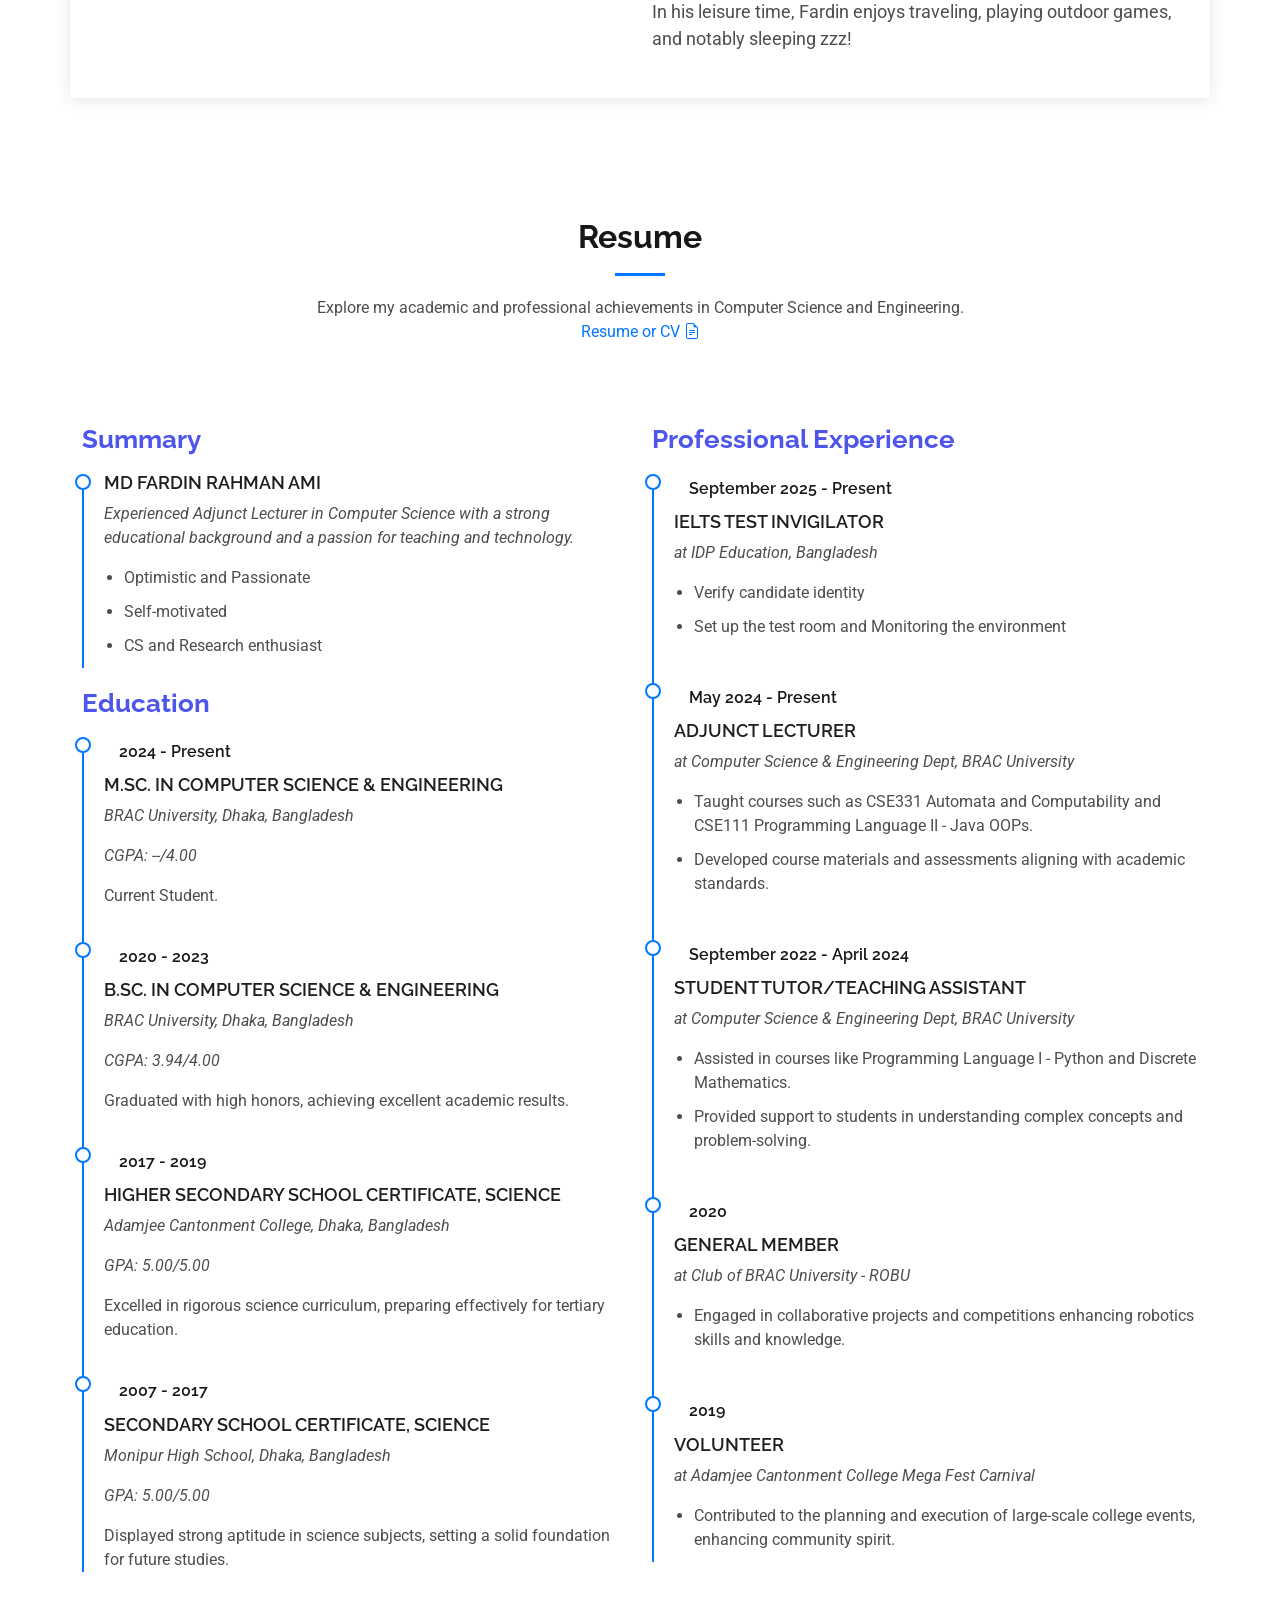
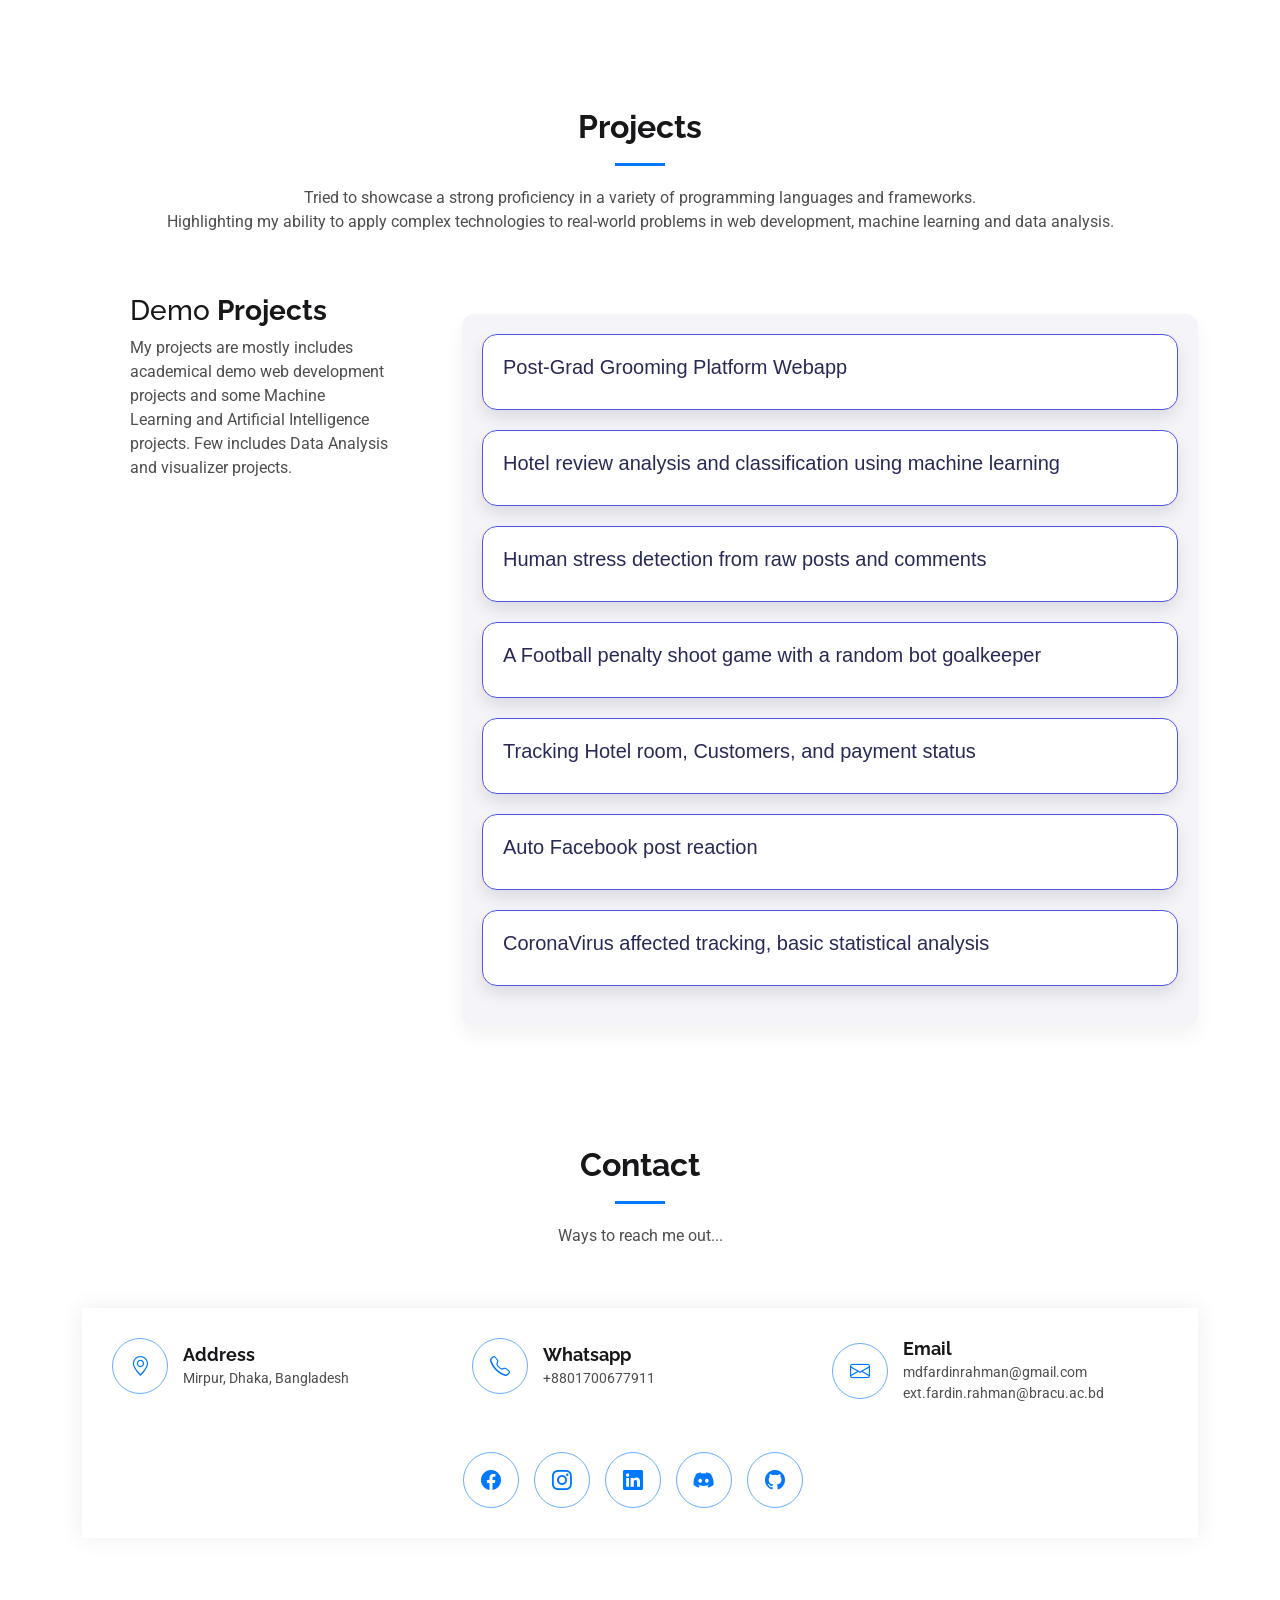
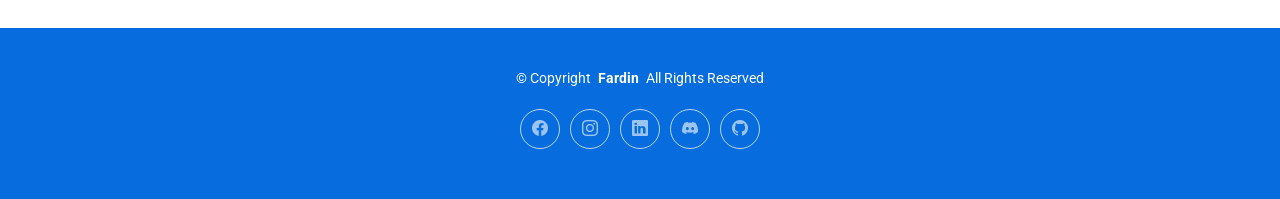
==== commit 62449a91: "idp" ====
--- a/index.html
+++ b/index.html
@@ -202,7 +202,7 @@
     <h2>Resume</h2>
     <p>Explore my academic and professional achievements in Computer Science and Engineering.<br>
       <p>
-        <a href="https://drive.google.com/file/d/1DRtEpwrnKQWSN3tjOJdbx19SfWs-fdc5/view" target="_blank">
+        <a href="https://drive.google.com/file/d/1DNq3pcH-gAdaa9iza2kPpOZ1NVgde4nx/view" target="_blank">
           Resume or CV <i class="bi bi-file-earmark-text"></i>
         </a>
       </p>
@@ -266,6 +266,17 @@
 
       <div class="col-lg-6" data-aos="fade-up" data-aos-delay="200">
         <h3 class="resume-title" style="color: #4d55eb;">Professional Experience</h3>
+        <!-- IDP Invigilator -->
+        <div class="resume-item">
+          <h5>September 2025 - Present</h5>
+          <h4 style="color: #1f1d1d;">IELTS Test Invigilator</h4>
+          <p><em>at IDP Education, Bangladesh</em></p>
+          <ul>
+            <li>Verify candidate identity</li>
+            <li>Set up the test room and Monitoring the environment</li>
+          </ul>
+        </div><!-- End Resume Item -->
+
         <!-- Adjunct Lecturer -->
         <div class="resume-item">
           <h5>May 2024 - Present</h5>
@@ -550,4 +561,4 @@
 
 </body>
 
-</html>+</html>
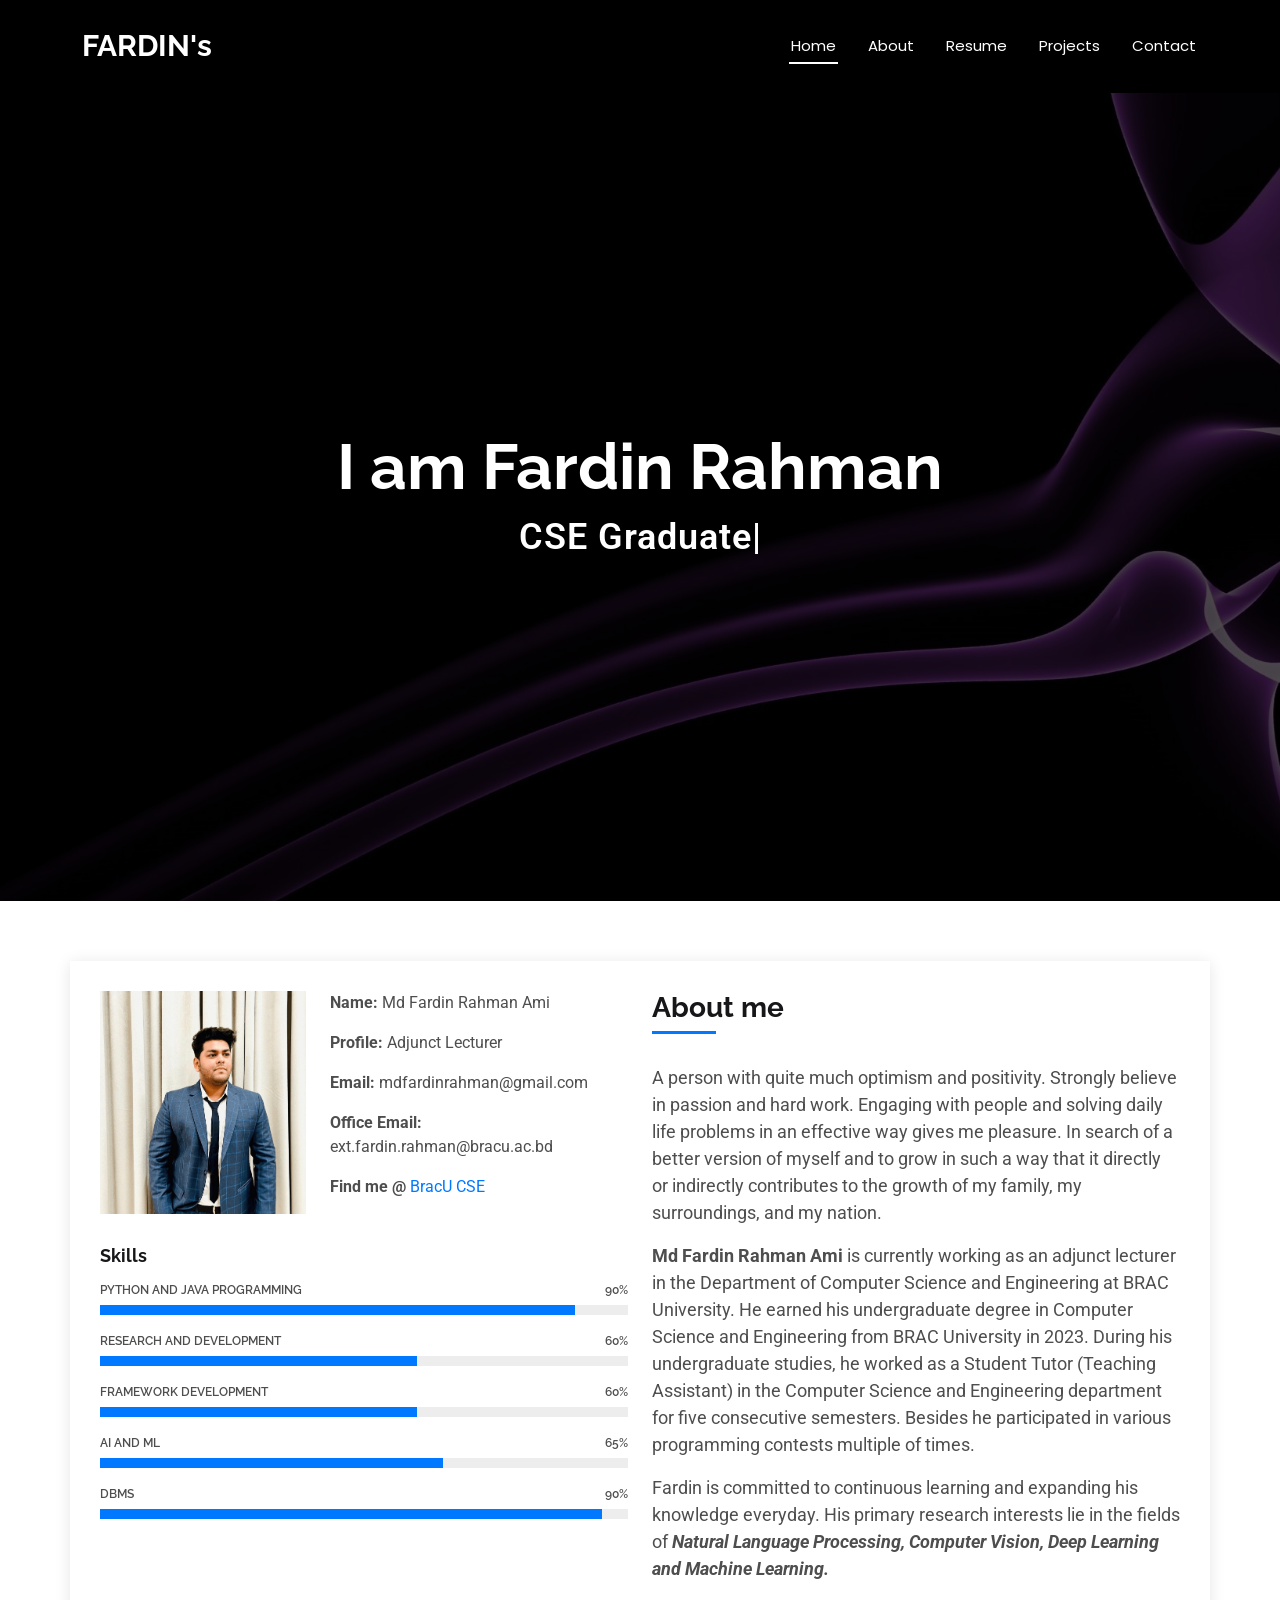
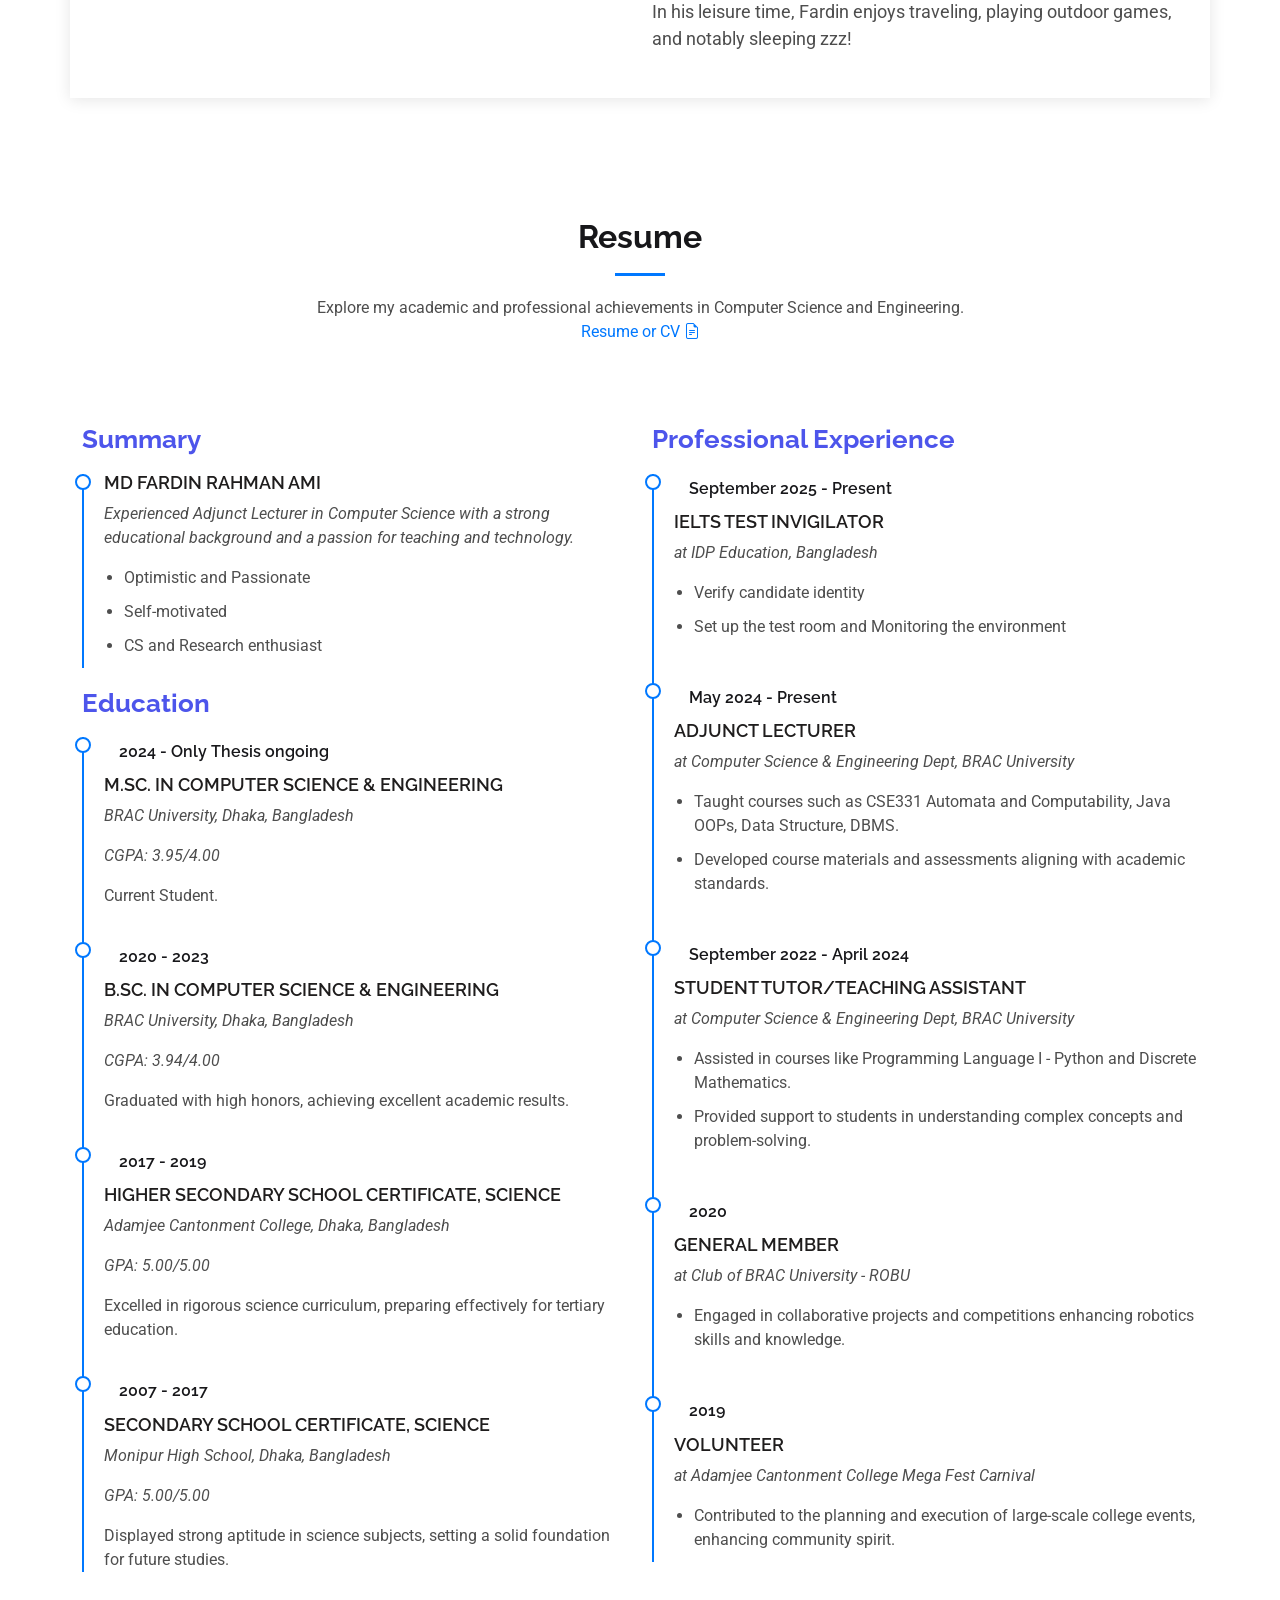
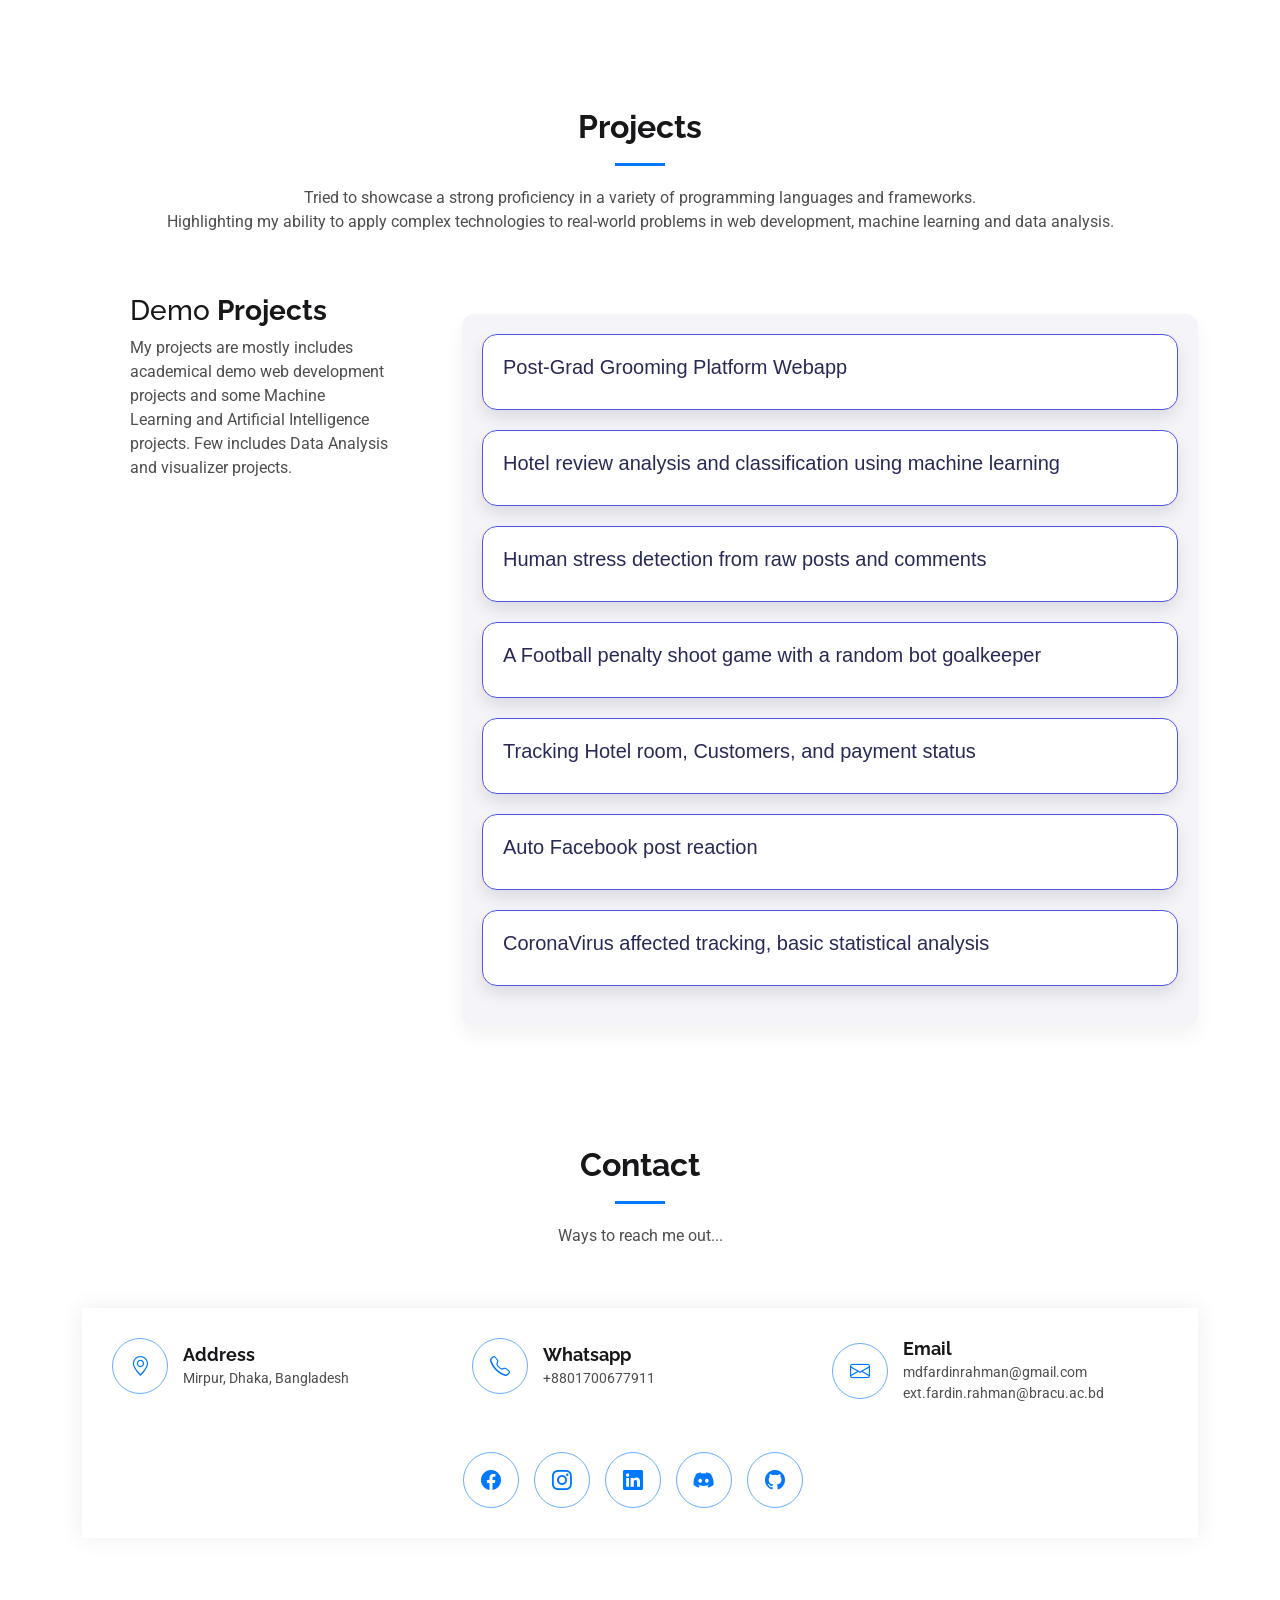
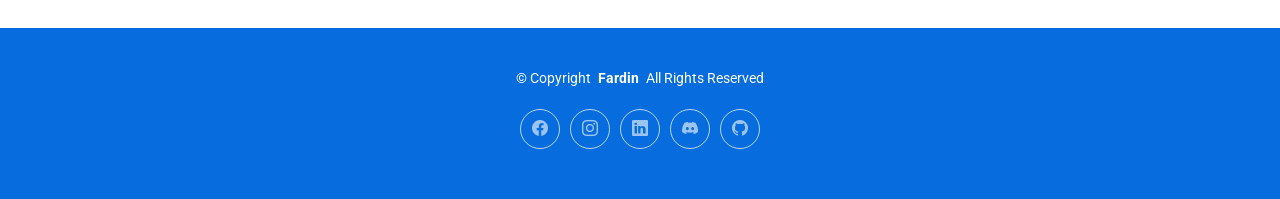
==== commit 041cbe1f: "msc" ====
--- a/index.html
+++ b/index.html
@@ -228,10 +228,10 @@
         <h3 class="resume-title" style="color: #4d55eb;">Education</h3>
         <!-- B.Sc. in Computer Science & Engineering -->
         <div class="resume-item">
-          <h5>2024 - Present</h5>
+          <h5>2024 - Only Thesis ongoing</h5>
           <h4 style="color: #1f1d1d;">M.Sc. in Computer Science & Engineering</h4>
           <p><em>BRAC University, Dhaka, Bangladesh</em></p>
-          <p><em>CGPA: --/4.00</em></p>
+          <p><em>CGPA: 3.95/4.00</em></p>
           <p>Current Student.</p>
         </div>
 
@@ -283,7 +283,7 @@
           <h4 style="color: #1f1d1d;">Adjunct Lecturer</h4>
           <p><em>at Computer Science & Engineering Dept, BRAC University</em></p>
           <ul>
-            <li>Taught courses such as CSE331 Automata and Computability and CSE111 Programming Language II - Java OOPs.</li>
+            <li>Taught courses such as CSE331 Automata and Computability, Java OOPs, Data Structure, DBMS.</li>
             <li>Developed course materials and assessments aligning with academic standards.</li>
           </ul>
         </div><!-- End Resume Item -->
